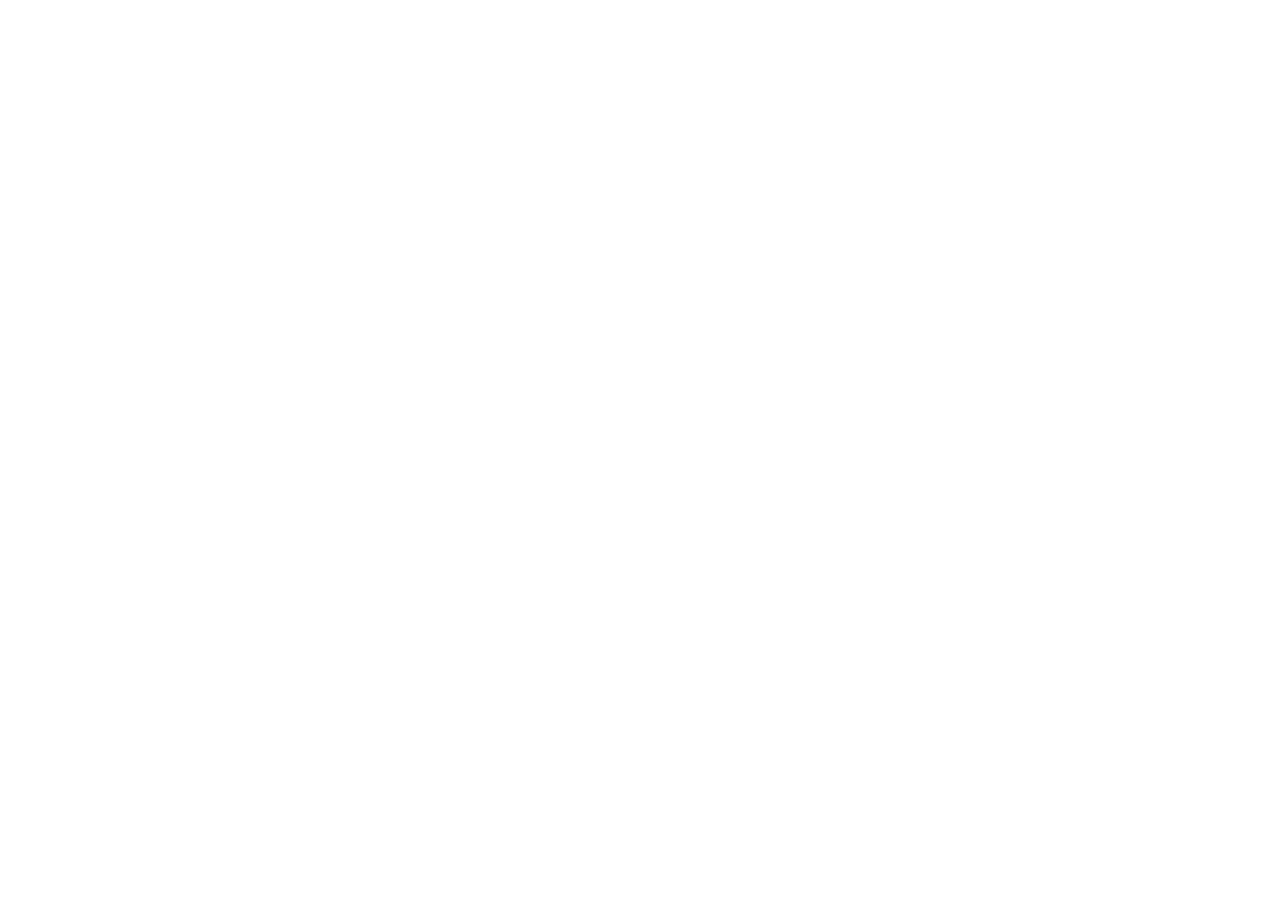
==== index.html @ 41ea3d1e "register page" ====
<!DOCTYPE html>
<html lang="en">
<head>
  <meta charset="UTF-8">
  <meta name="viewport" content="width=device-width, initial-scale=1.0">
  <title>Proyecto X</title>
</head>
<body>
  
  
</body>
</html>
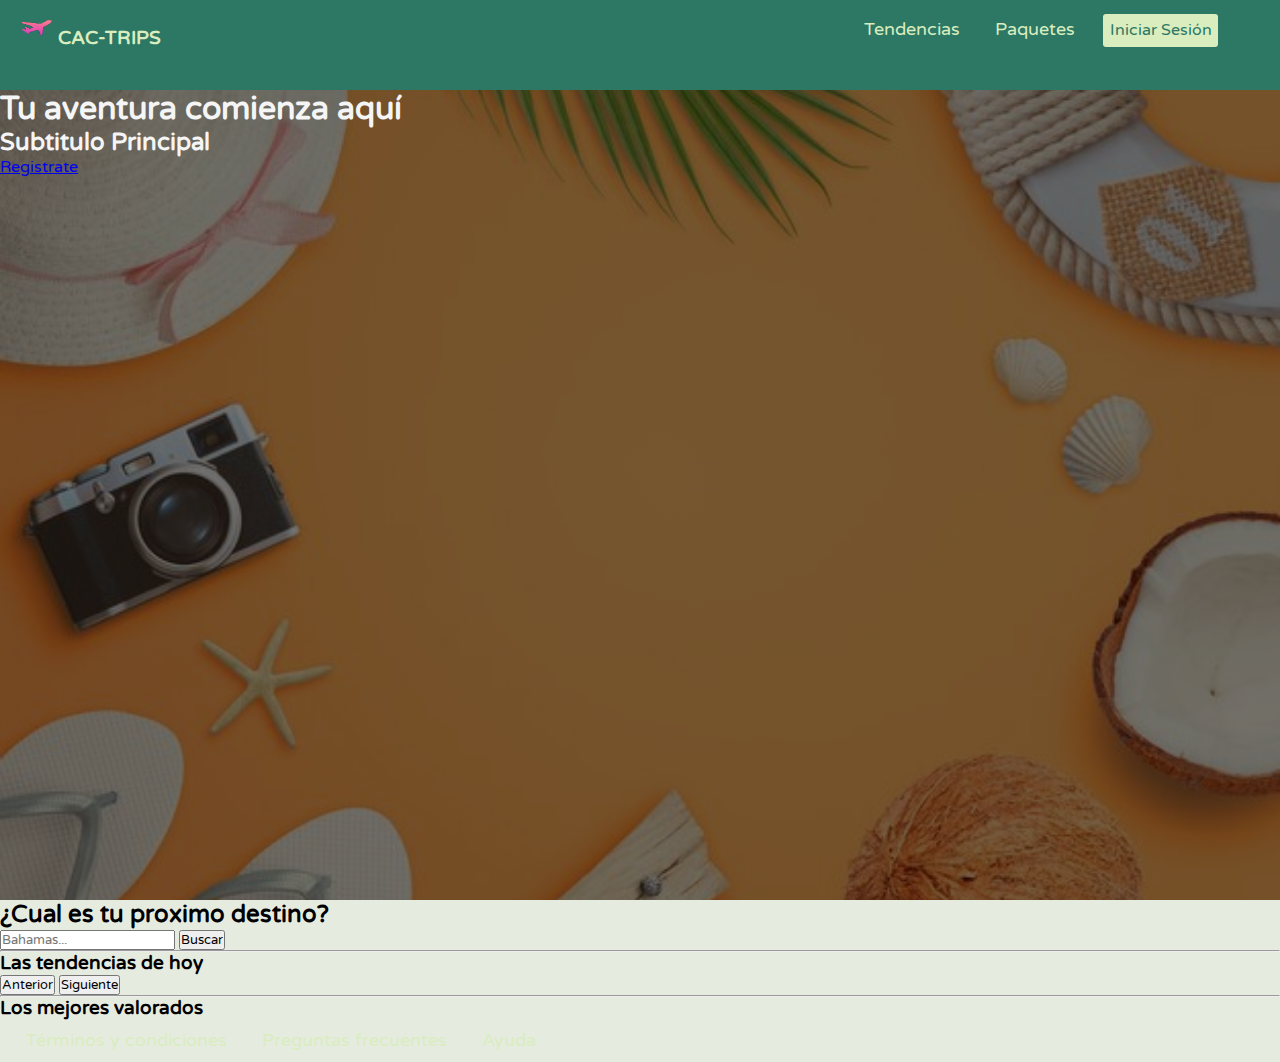
==== commit 05bff751: "actualizacion" ====
--- a/index.html
+++ b/index.html
@@ -3,10 +3,70 @@
 <head>
   <meta charset="UTF-8">
   <meta name="viewport" content="width=device-width, initial-scale=1.0">
-  <title>Proyecto X</title>
+  <link rel="stylesheet" href="style.css">
+  <link rel="preconnect" href="https://fonts.googleapis.com">
+<link rel="preconnect" href="https://fonts.gstatic.com" crossorigin>
+<link href="https://fonts.googleapis.com/css2?family=Varela+Round&display=swap" rel="stylesheet">
+<link rel="shorcut icon" href="img/logo.png" type="image/x-icon">
+
+  <title>CAC-TRIP</title>
 </head>
+
 <body>
-  
-  
+  <header class="header">
+    <nav aria-label="navHeader" class="navegacion">
+      
+      <a class="logo" href="#"><img src="img/logo.png" class="avionLogo"alt="avionLogo" title="CAC-TRIPS">
+        <span>CAC-TRIPS</span>
+      </a>
+      <ul class="listaNav">
+        <li class="listaItem"> <a class="linkNav" href="#tendencias">Tendencias</a></li>
+        <li class="listaItem"> <a class="linkNav" href="#paquetes">Paquetes</a></li>
+        <li class="listaItem"> <a class="linkNavInicioSesion" href="#iniciosesion">Iniciar Sesión</a></li>
+      </ul>
+    </nav>
+  </header>
+  <main id="main" class="main">
+    <section class="sectionPrincipal">
+      <h1 class="tituloPrincipal">
+        Tu aventura comienza aquí
+      </h1>
+      <h2 class="subtituloPrincipal">
+        Subtitulo Principal
+      </h2>
+      <a class="botonRegistrarse" href="#registrarse">Registrate</a>
+    </section>
+    <section class="buscadorPrincipal">
+    <h2 class="tituloSection">¿Cual es tu proximo destino?</h2>
+    <form class="buscador">
+      <input class="inputBuscador" type="text" placeholder="Bahamas..." id="buscar" name="buscar">
+      <input type="submit" class="botonBuscador" value="Buscar">
+    </form>
+    </section>
+    <hr>
+    <section id="tendencias" class="tendenciasDeHoy">
+      <h3 class="tituloSection">Las tendencias de hoy</h3>
+      <div class="cartas" id="tendenciasContainer">
+        <!-- SE CARGAN LAS TENDENCIAS -->
+      </div>
+      <button class="botonAnterior">Anterior</button>
+      <button class="botonSiguiente">Siguiente</button>
+    </section>
+    <hr>
+    <section class="recomendaciones">
+      <h3 class="tituloSection"> Los mejores valorados</h3>
+      <div class="recomend" id="recomendContainer"></div>
+      <!-- ACA VAN LOS QUE MAS TE GUSTEN...SUPONGO-->
+    </section>
+  </main>
+  <footer class="footer">
+    <nav aria-label="navFooter" class="navegacion">
+      <ul class="listaNav">
+        <li class="listaItem"><a class="linkNav" href="#">Términos y condiciones</a></li>
+        <li class="listaItem"><a class="linkNav" href="#">Preguntas frecuentes</a></li>
+        <li class="listaItem"><a class="linkNav" href="#">Ayuda</a></li>
+      </ul>
+    </nav>
+  </footer>
 </body>
 </html>--- a/style.css
+++ b/style.css
@@ -0,0 +1,125 @@
+.varela-round-regular {
+  font-family: "Varela Round", sans-serif;
+  font-weight: 400;
+  font-style: normal;
+}
+
+*{
+  margin: 0;
+  padding: 0;
+  box-sizing: border-box;
+  font-family: "Varela Round", sans-serif;
+  
+}
+
+body{
+  background-color:#e6ebe0;
+  color: black;
+}
+
+.header {
+  background-color: rgba(44, 120, 101, 1);
+  color: whitesmoke;
+  height: 10vh;
+  position: sticky;
+  top: 0;
+  z-index: 10;
+}
+
+.navegacion {
+  display: flex;
+  justify-content:space-between;
+  align-items: center;
+  margin-right: 20px;
+  padding: 0.7rem 20px;
+  
+}
+
+.logo {
+  text-decoration: none;
+  color: #d9edbf;
+  font-weight: 700;
+  font-size: 1.2rem;
+}
+
+.avionLogo {
+  width: 33px;
+ 
+}
+
+  .listaNav{
+    list-style: none;
+    display: flex;
+    align-items: center;
+  }
+  .listaItem{
+      margin-right: 22px;
+  }
+  .linkNav{
+    text-decoration: none;
+    color: #D9EDBF;
+    font-weight: 300;
+    font-size: 1.1rem;
+    padding: 0.4rem 0.4rem;
+  }
+  .linkNav:hover{
+   background-color: #D9EDBF;
+   color:#2C7865;
+   transform: scale(0.95);
+   box-shadow: 0 0 10px rgba(0, 0, 0, 0.3);
+   border-radius: 3px;
+  }
+  .linkNavInicioSesion{
+   font-weight: 300;
+   text-decoration: none;
+   padding: 0.4rem 0.4rem;
+   background-color: #D9EDBF ;
+   color: #2C7865;
+   border-radius: 3px;
+  }
+  
+  .linkNavInicioSesion:hover{
+   background-color: #FF9800;
+   color: #ffffff;
+   box-shadow: 0 0 10px rgba(0, 0, 0, 0.3);
+  }
+      
+  /* DISPLAY CELULAR Y TABLET */
+  @media (max-width: 768px) {
+    .header{
+      height: initial;
+    }
+    .navegacion{
+      margin-left:10px;
+      margin-right: 10px;
+      flex-direction: column;
+      row-gap: 20px;
+  }
+         
+    .logo{
+       font-size: 1.2rem;
+       font-weight:700;
+     }
+
+    .listaNav{
+      padding:initial;
+    }
+     .listaItem .linkNav{
+      font-weight: 400;
+      margin-right: initial;
+      font-size: 1rem;
+     padding: 0.2rem;   
+          } 
+  }
+  /*fin display media*/
+      
+  /*MAIN*/
+    .sectionPrincipal{
+      color: whitesmoke;
+      background:linear-gradient(to right top, #0000008a, #0000008a), url(img/background2.jpg);
+      background-size: cover;
+      background-position: center;
+      height: 90vh;
+      text-decoration: none;
+    }
+  
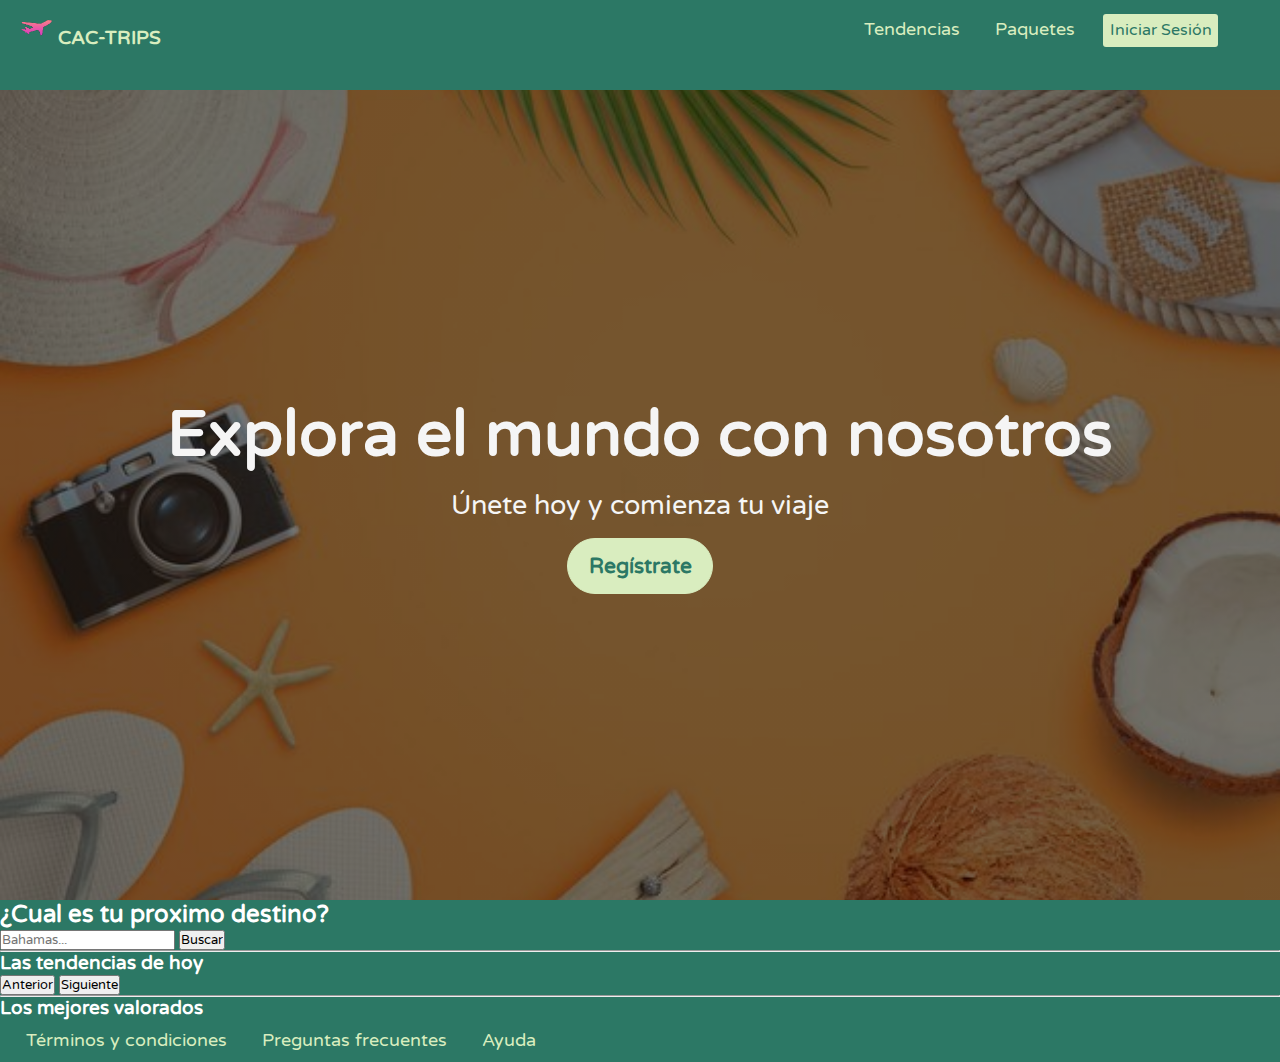
==== commit c1e4c5ab: "primer version header/banner" ====
--- a/index.html
+++ b/index.html
@@ -29,12 +29,12 @@
   <main id="main" class="main">
     <section class="sectionPrincipal">
       <h1 class="tituloPrincipal">
-        Tu aventura comienza aquí
+        Explora el mundo con nosotros
       </h1>
       <h2 class="subtituloPrincipal">
-        Subtitulo Principal
+        Únete hoy y comienza tu viaje
       </h2>
-      <a class="botonRegistrarse" href="#registrarse">Registrate</a>
+      <a class="botonRegistrarse" href="#registrarse">Regístrate</a>
     </section>
     <section class="buscadorPrincipal">
     <h2 class="tituloSection">¿Cual es tu proximo destino?</h2>
--- a/style.css
+++ b/style.css
@@ -13,10 +13,10 @@
 }
 
 body{
-  background-color:#e6ebe0;
-  color: black;
+  background-color:#2C7865;
+  color: white;
 }
-
+/* DYSPLAY DE ESCRITORIO */
 .header {
   background-color: rgba(44, 120, 101, 1);
   color: whitesmoke;
@@ -68,6 +68,7 @@
    transform: scale(0.95);
    box-shadow: 0 0 10px rgba(0, 0, 0, 0.3);
    border-radius: 3px;
+   transition: ease 0.5s;
   }
   .linkNavInicioSesion{
    font-weight: 300;
@@ -82,23 +83,27 @@
    background-color: #FF9800;
    color: #ffffff;
    box-shadow: 0 0 10px rgba(0, 0, 0, 0.3);
+   transition: ease 0.5s;
   }
       
   /* DISPLAY CELULAR Y TABLET */
   @media (max-width: 768px) {
     .header{
       height: initial;
+      position: sticky;
     }
     .navegacion{
-      margin-left:10px;
-      margin-right: 10px;
+      margin-left:0px;
+      margin-right: 23px;
       flex-direction: column;
       row-gap: 20px;
-  }
+     }
+     
          
     .logo{
        font-size: 1.2rem;
        font-weight:700;
+       margin-right: 44px;
      }
 
     .listaNav{
@@ -108,18 +113,62 @@
       font-weight: 400;
       margin-right: initial;
       font-size: 1rem;
-     padding: 0.2rem;   
+     padding: 0.3rem;   
           } 
   }
-  /*fin display media*/
       
-  /*MAIN*/
+  /*MAIN ESCRITORIO*/
     .sectionPrincipal{
       color: whitesmoke;
       background:linear-gradient(to right top, #0000008a, #0000008a), url(img/background2.jpg);
       background-size: cover;
       background-position: center;
       height: 90vh;
+      display: flex;
+      flex-direction: column;
+      justify-content: center;
+      align-items: center;
+      text-align: center;
+    }
+    .tituloPrincipal{
+      font-size: 4rem;
+      font-weight: 700;
+      margin-bottom: 1rem;
+      text-shadow: 4px black;
+      transition: ease 0.8s;
+      
+    }
+    .tituloPrincipal:hover{
+      color: transparent;
+      -webkit-text-stroke: 0.1px whitesmoke;
+      transition: ease-out 0.8s;
+      
+    }
+    .subtituloPrincipal{
+      font-size: 1.7rem;
+      font-weight: 100;
+      margin-bottom: 1rem;
+      transition: ease 0.8s;
+    }
+    
+    .botonRegistrarse{
+      background-color: #D9EDBF;
+      color: #2C7865;
+      padding: 0.9rem 1.3rem;
+      border-radius: 30px;
+      border: 1px solid #D9EDBF;
+      font-size: 1.3rem;
+      font-weight: 700;
       text-decoration: none;
+      transition: ease 0.8s;
+      
     }
+    .botonRegistrarse:hover{
+      background-color: transparent;
+      border:1px solid #FF9800;
+      color: #FF9800;
+      transition: ease-in-out 0.4s;
+      box-shadow: 0 0 10px rgba(227, 137, 18, 0.3);
+    }
+    
   
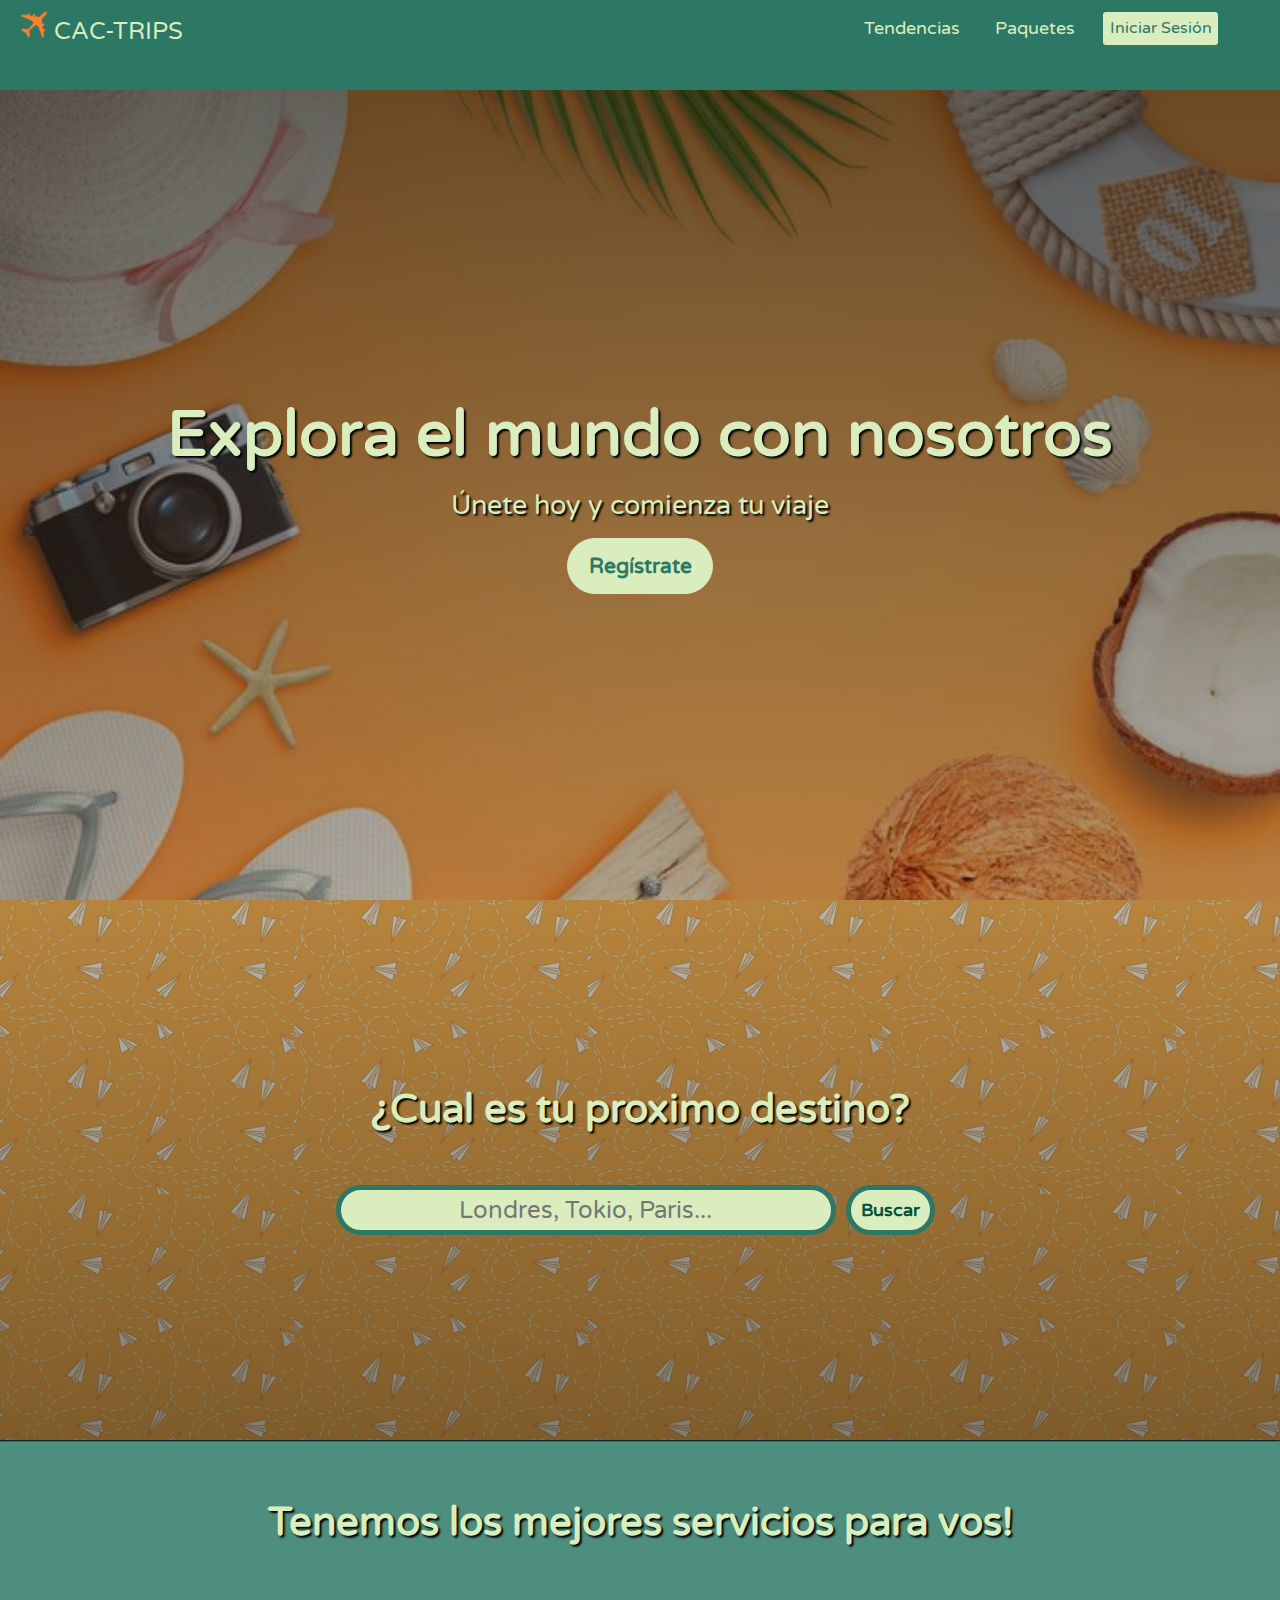
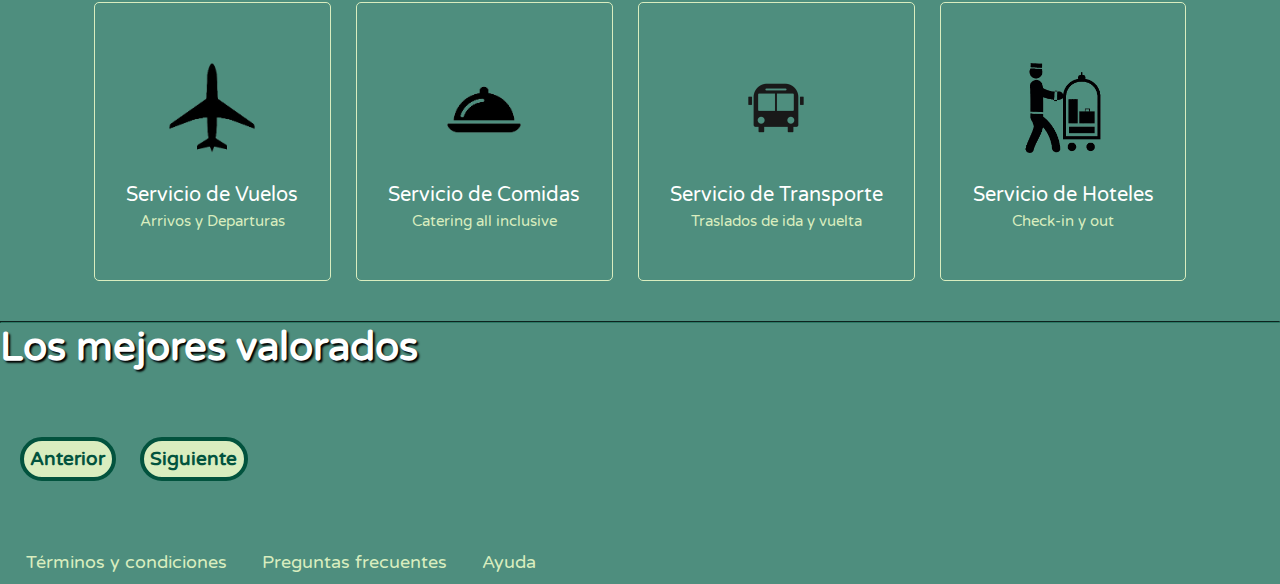
==== commit 40236fe3: "BIG UPDATE" ====
--- a/index.html
+++ b/index.html
@@ -7,7 +7,7 @@
   <link rel="preconnect" href="https://fonts.googleapis.com">
 <link rel="preconnect" href="https://fonts.gstatic.com" crossorigin>
 <link href="https://fonts.googleapis.com/css2?family=Varela+Round&display=swap" rel="stylesheet">
-<link rel="shorcut icon" href="img/logo.png" type="image/x-icon">
+<link rel="shorcut icon" href="static/img/Airplane_silhouette_orange.svg.png" type="image/x-icon">
 
   <title>CAC-TRIP</title>
 </head>
@@ -16,7 +16,7 @@
   <header class="header">
     <nav aria-label="navHeader" class="navegacion">
       
-      <a class="logo" href="#"><img src="img/logo.png" class="avionLogo"alt="avionLogo" title="CAC-TRIPS">
+      <a class="logo" href="#"><img src="/static/img/Airplane_silhouette_orange.svg.png" class="avionLogo"alt="avionLogo" title="CAC-TRIPS">
         <span>CAC-TRIPS</span>
       </a>
       <ul class="listaNav">
@@ -26,7 +26,7 @@
       </ul>
     </nav>
   </header>
-  <main id="main" class="main">
+  <main class="main">
     <section class="sectionPrincipal">
       <h1 class="tituloPrincipal">
         Explora el mundo con nosotros
@@ -34,29 +34,65 @@
       <h2 class="subtituloPrincipal">
         Únete hoy y comienza tu viaje
       </h2>
-      <a class="botonRegistrarse" href="#registrarse">Regístrate</a>
+      <a class="botonRegistrarse" href="/register.html">Regístrate</a>
     </section>
     <section class="buscadorPrincipal">
     <h2 class="tituloSection">¿Cual es tu proximo destino?</h2>
     <form class="buscador">
-      <input class="inputBuscador" type="text" placeholder="Bahamas..." id="buscar" name="buscar">
+      <input class="inputBuscador" type="text" placeholder="Londres, Tokio, Paris..." name="buscar">
       <input type="submit" class="botonBuscador" value="Buscar">
     </form>
     </section>
     <hr>
-    <section id="tendencias" class="tendenciasDeHoy">
-      <h3 class="tituloSection">Las tendencias de hoy</h3>
-      <div class="cartas" id="tendenciasContainer">
-        <!-- SE CARGAN LAS TENDENCIAS -->
+    <section class="serviciosContainer">
+      <h3 class="tituloSection"> Tenemos los mejores servicios para vos! </h3>
+      <div class="serviciosCards">
+        <!-- SE CARGAN LOS SERVICIOS -->
+
+        <!--VUELOS-->
+        <div class="container-box">
+          <div class="container-image">
+            <img src="img/AVION.png" alt="ServicioVuelo">
+          </div>
+          <h4>Servicio de Vuelos</h4>
+          <p>Arrivos y Departuras</p>
+        </div>
+      
+        <!--COMIDA-->
+      <div class="container-box">
+        <div class="container-image">
+          <img src="./img/CATERING.png" alt="ServicioComida">
+        </div>
+        <h4>Servicio de Comidas</h4>
+        <p>Catering all inclusive</p>
       </div>
-      <button class="botonAnterior">Anterior</button>
-      <button class="botonSiguiente">Siguiente</button>
-    </section>
+    
+    <!-- TRANSPORTE -->
+    <div class="container-box">
+      <div class="container-image">
+        <img src="./img/BUS.png" alt="ServicioTransporte">
+      </div>
+      <h4>Servicio de Transporte</h4>
+      <p>Traslados de ida y vuelta</p>
+    </div>
+  
+    <!-- HOTELES -->
+    <div class="container-box">
+      <div class="container-image">
+        <img src="./img/HOTEL2.png" alt="ServicioHotel">
+      </div>
+      <h4> Servicio de Hoteles</h4>
+       <p>Check-in y out</p>
+      </div>
+</div>
+</section>
     <hr>
-    <section class="recomendaciones">
+    <section class="recomendContainer">
       <h3 class="tituloSection"> Los mejores valorados</h3>
-      <div class="recomend" id="recomendContainer"></div>
+      <div class="recomendCards"></div>
       <!-- ACA VAN LOS QUE MAS TE GUSTEN...SUPONGO-->
+      <button class="botonesDireccion">Anterior</button>
+      <button class="botonesDireccion">Siguiente</button>
     </section>
   </main>
   <footer class="footer">
--- a/style.css
+++ b/style.css
@@ -13,7 +13,8 @@
 }
 
 body{
-  background-color:#2C7865;
+  background-color: #2c7865d6;
+  
   color: white;
 }
 /* DYSPLAY DE ESCRITORIO */
@@ -37,71 +38,82 @@
 
 .logo {
   text-decoration: none;
-  color: #d9edbf;
-  font-weight: 700;
-  font-size: 1.2rem;
+  color: #D9EDBF;
+  font-weight: 500;
+  font-size: 1.5rem;
+  
+  
+}
+.logo:hover{
+  text-shadow: 2px 2px 2px #d9edbf4d;
+  -webkit-text-stroke: 0.01px rgb(255, 140, 0);
 }
 
 .avionLogo {
-  width: 33px;
- 
-}
-
-  .listaNav{
+  width: 28px;
+  transition: transform 1s ease-in-out; 
+
+}
+
+.listaNav{
     list-style: none;
     display: flex;
     align-items: center;
-  }
-  .listaItem{
-      margin-right: 22px;
-  }
-  .linkNav{
-    text-decoration: none;
-    color: #D9EDBF;
-    font-weight: 300;
-    font-size: 1.1rem;
-    padding: 0.4rem 0.4rem;
-  }
-  .linkNav:hover{
-   background-color: #D9EDBF;
-   color:#2C7865;
-   transform: scale(0.95);
-   box-shadow: 0 0 10px rgba(0, 0, 0, 0.3);
-   border-radius: 3px;
-   transition: ease 0.5s;
-  }
-  .linkNavInicioSesion{
-   font-weight: 300;
-   text-decoration: none;
-   padding: 0.4rem 0.4rem;
-   background-color: #D9EDBF ;
-   color: #2C7865;
-   border-radius: 3px;
-  }
-  
-  .linkNavInicioSesion:hover{
-   background-color: #FF9800;
-   color: #ffffff;
-   box-shadow: 0 0 10px rgba(0, 0, 0, 0.3);
-   transition: ease 0.5s;
-  }
-      
-  /* DISPLAY CELULAR Y TABLET */
-  @media (max-width: 768px) {
+}
+
+.listaItem{
+  margin-right: 22px;
+}
+
+.linkNav{
+  text-decoration: none;
+  color: #D9EDBF;
+  font-weight: 300;
+  font-size: 1.1rem;
+  padding: 0.4rem 0.4rem;
+}
+
+.linkNav:hover{
+  background-color: #D9EDBF;
+  color:#2C7865;
+  transform: scale(0.95);
+  box-shadow: 0 0 10px rgba(0, 0, 0, 0.3);
+  border-radius: 3px;
+  transition: ease 0.5s;
+}
+
+.linkNavInicioSesion{
+  font-weight: 300;
+  text-decoration: none;
+  padding: 0.4rem 0.4rem;
+  background-color: #D9EDBF ;
+  color: #2C7865;
+  border-radius: 3px;
+}
+  
+.linkNavInicioSesion:hover{
+  background-color: #FF9800;
+  color: #ffffff;
+  box-shadow: 0 0 10px rgba(0, 0, 0, 0.3);
+  transition: ease 0.5s;
+}
+      
+  /* MAIN DISPLAY CELULAR Y TABLET */
+ @media (max-width: 768px) {
+ 
     .header{
       height: initial;
-      position: sticky;
+      
     }
     .navegacion{
-      margin-left:0px;
-      margin-right: 23px;
+      margin-left:30px;
+      margin-right: 0px;
       flex-direction: column;
-      row-gap: 20px;
+      row-gap: 1px;
      }
-     
-         
+       
     .logo{
-       font-size: 1.2rem;
+       font-size: 1.3rem;
        font-weight:700;
        margin-right: 44px;
      }
@@ -114,13 +126,20 @@
       margin-right: initial;
       font-size: 1rem;
      padding: 0.3rem;   
-          } 
-  }
+    } 
+    .linkNavInicioSesion{
+      display: flex;
+      padding: 0.3rem 0.3rem;
+
+    }
+
+    
+}
       
   /*MAIN ESCRITORIO*/
     .sectionPrincipal{
-      color: whitesmoke;
-      background:linear-gradient(to right top, #0000008a, #0000008a), url(img/background2.jpg);
+      color: #D9EDBF;
+      background:linear-gradient(to bottom, #00000095, #00000046), url(img/background2.jpg);
       background-size: cover;
       background-position: center;
       height: 90vh;
@@ -133,20 +152,22 @@
     .tituloPrincipal{
       font-size: 4rem;
       font-weight: 700;
+      text-shadow: 2px 2px 2px black;
       margin-bottom: 1rem;
-      text-shadow: 4px black;
       transition: ease 0.8s;
       
     }
     .tituloPrincipal:hover{
       color: transparent;
-      -webkit-text-stroke: 0.1px whitesmoke;
-      transition: ease-out 0.8s;
+      text-shadow: 2px 2px 2px rgba(255, 123, 0, 0.458);
+      -webkit-text-stroke: 0.1px #FF9800;
+      transition: ease-in-out 0.8s;
       
     }
     .subtituloPrincipal{
       font-size: 1.7rem;
       font-weight: 100;
+      text-shadow: 2px 2px 2px black;
       margin-bottom: 1rem;
       transition: ease 0.8s;
     }
@@ -170,5 +191,144 @@
       transition: ease-in-out 0.4s;
       box-shadow: 0 0 10px rgba(227, 137, 18, 0.3);
     }
-    
-  
+    /* BUSCADOR */
+  .buscadorPrincipal{
+    background: linear-gradient(to  bottom , #00000046,#0000007f) ,url(/static/img/Paper\ Airplanes\ in\ Orange\ -\ Small.jpg);
+    background-color: #0000008b;
+    color: #D9EDBF;
+    height: 60vh;
+    display: flex;
+    flex-direction: column;
+    justify-content: center;
+    align-items: center;
+  }
+  .tituloSection{
+    font-size: 2.5rem;
+    font-weight: 700;
+    margin-bottom: 1rem;
+    text-shadow: 2px 2px 2px black;
+  }
+  .buscador{
+    display: flex;
+    justify-content: center;
+    align-items: center;
+    margin-top: 1rem;
+  }
+  .inputBuscador{
+    color: #02533e;
+    border: 5px solid #2C7865;
+    border-radius: 25px;
+    background-color: #D9EDBF;
+    outline: none;
+    font-size: 1.5rem;
+    height: 50px;
+    width: 500px;
+    margin: 20px 0px;
+    text-align:center;
+    padding: 10px;
+  }
+  .inputBuscador:focus::placeholder{
+    color: transparent;
+  }
+  .botonBuscador{
+    background-color: #D9EDBF;
+    color: #02533e;
+    outline: none;
+    display: inline-block;
+    height: 50px;
+    margin: 20px 10px;
+    padding:10px 10px;
+    border-radius: 25px;
+    font-size: 1.1rem;
+    font-weight: 700;
+    border: 5px solid #2C7865;
+    text-align: center;
+  }
+  .botonBuscador:hover{
+    transition: ease-in-out 0.4s;
+    box-shadow: 0 0 10px #D9EDBF;
+  }
+  hr{
+    border-color: #2C7865;
+  }
+
+  /* SERVICIOS */
+.serviciosContainer{
+  width: 90%;
+  margin: 0 auto;
+  text-align: center;
+  margin-top: 10px;
+  margin-bottom: 40px;
+}
+
+.serviciosContainer .tituloSection{
+  font-size: 2.5rem;
+  font-weight: 700;
+  padding: 1rem;
+  margin-top: 40px;
+  margin-bottom: 40px;
+  color: #D9EDBF;
+}
+.serviciosCards{
+  display: grid;
+  grid-template-columns: repeat(auto-fit,minmax(100px,auto));
+  gap: 25px;
+  align-items: center;
+  text-align: center;
+  margin-top: 20px;
+  margin-left: 30px;
+  margin-right: 30px;
+  margin-bottom:10px;
+}
+.container-box{
+  border: 1px solid #D9EDBF;
+  border-radius: 5px;
+  padding: 50px 10px;
+  transition: all 0.7s ease 0s;
+}
+.container-image img{
+  height: 110px;
+  width: 110px;
+  padding: 10px;
+  margin-bottom: 15px;
+}
+.container-box h4{
+  font-size: 20px;
+  margin-bottom: 5px;
+  font-weight: 550;
+}
+.container-box p{
+  font-size: 15px;
+  color: #D9EDBF;
+}
+.container-box:hover{
+  background: linear-gradient(to  bottom , #00000046,#0000007f) ,url(/static/img/Paper\ Airplanes\ in\ Orange\ -\ Small.jpg);
+  color: #D9EDBF;
+  transition: ease 0.6s;
+  text-shadow: 2px 2px 2px black;
+  transform:translate(3px);
+  box-shadow: 5px 20px 50px rgba(27, 27, 27, 0.467);
+  border: none;
+  border-radius: 3px;
+}
+
+/* TENDENCIAS */
+.botonesDireccion{
+  border: 1px solid white;
+  box-sizing: content-box;
+  margin-top:50px;
+  margin-left:20px;
+  background-color:#D9EDBF;
+  color: #02533e;
+  padding: 0.4rem 0.4rem;
+  border: 4px solid #02533e;
+  border-radius: 25px;
+  font-size: 1.2rem;
+  font-weight: 700;
+  text-decoration: none;
+  margin-bottom:60px;
+}
+.botonesDireccion:hover{
+  transition: ease-in-out 0.4s;
+    box-shadow: 0 0 10px #D9EDBF;
+}
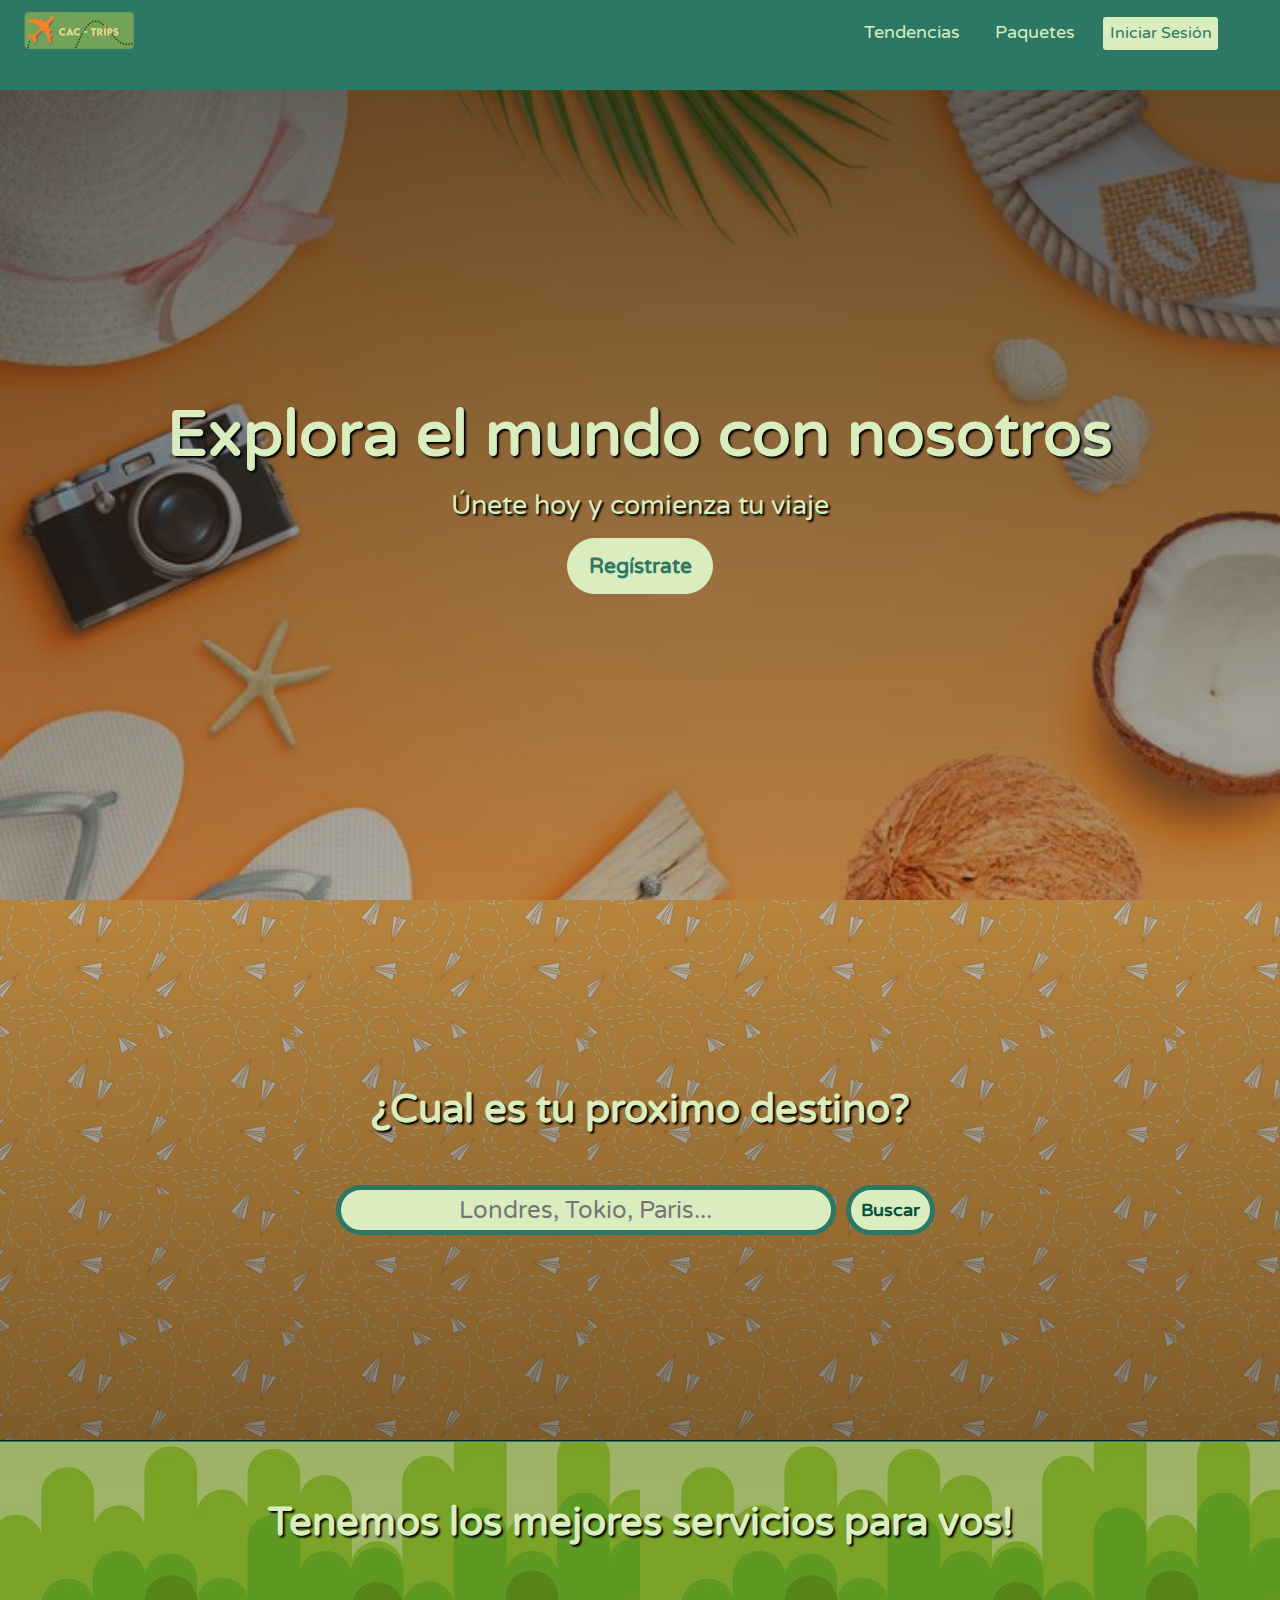
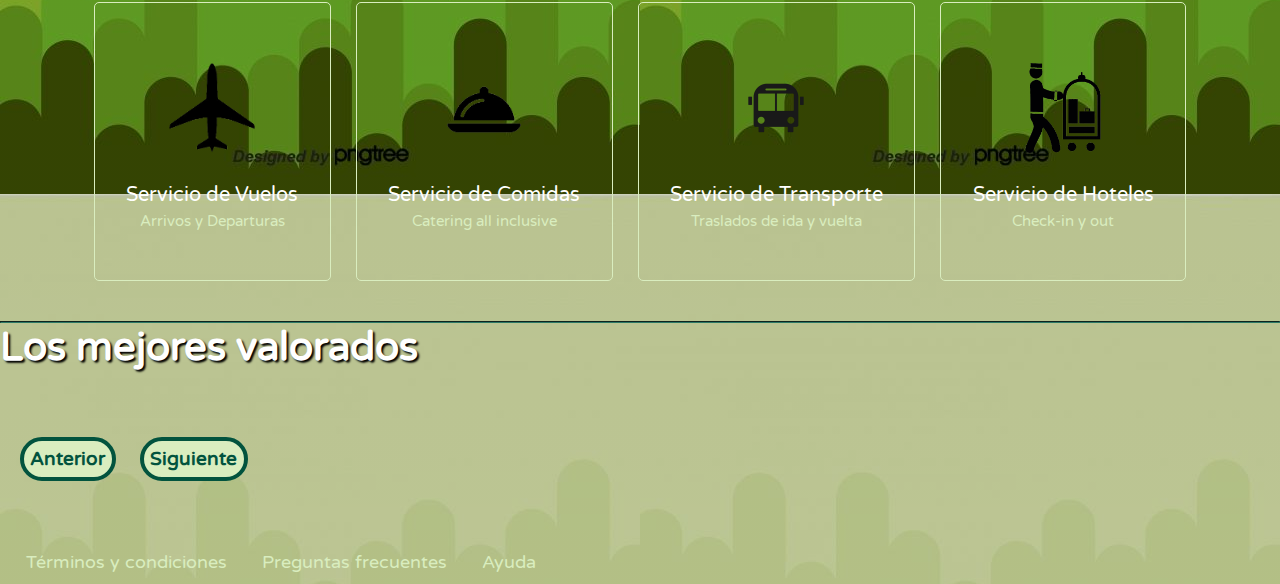
==== commit df44ef67: "mas cosas" ====
--- a/index.html
+++ b/index.html
@@ -9,16 +9,17 @@
 <link href="https://fonts.googleapis.com/css2?family=Varela+Round&display=swap" rel="stylesheet">
 <link rel="shorcut icon" href="static/img/Airplane_silhouette_orange.svg.png" type="image/x-icon">
 
-  <title>CAC-TRIP</title>
+  <title>CAC-TRIPS</title>
 </head>
 
 <body>
   <header class="header">
     <nav aria-label="navHeader" class="navegacion">
+      <div class="logo">
+        <a class="linkLogo" href="index.html"><img src="/img/logoOFICIAL.png" alt="img-logo" title="CAC-TRIPS">
+        </a>
+      </div>
       
-      <a class="logo" href="#"><img src="/static/img/Airplane_silhouette_orange.svg.png" class="avionLogo"alt="avionLogo" title="CAC-TRIPS">
-        <span>CAC-TRIPS</span>
-      </a>
       <ul class="listaNav">
         <li class="listaItem"> <a class="linkNav" href="#tendencias">Tendencias</a></li>
         <li class="listaItem"> <a class="linkNav" href="#paquetes">Paquetes</a></li>
--- a/style.css
+++ b/style.css
@@ -13,7 +13,7 @@
 }
 
 body{
-  background-color: #2c7865d6;
+  background: linear-gradient(to top , #00000029,#00000038),url(/static/img/green.jpg);
   
   color: white;
 }
@@ -36,25 +36,17 @@
   
 }
 
-.logo {
-  text-decoration: none;
-  color: #D9EDBF;
-  font-weight: 500;
-  font-size: 1.5rem;
-  
-  
-}
-.logo:hover{
-  text-shadow: 2px 2px 2px #d9edbf4d;
-  -webkit-text-stroke: 0.01px rgb(255, 140, 0);
-}
-
-.avionLogo {
-  width: 28px;
-  transition: transform 1s ease-in-out; 
-
-}
-
+.linkLogo img{
+    transition: 0.5s;
+    cursor: pointer;
+    animation: fade In 1.1s ease;
+}
+.linkLogo img:hover{
+  border-radius: 5px;
+  box-shadow: 5px 3px 10px rgba(0, 0, 0, 0.3);
+  transform: scale(1.2);
+
+}
 .listaNav{
     list-style: none;
     display: flex;
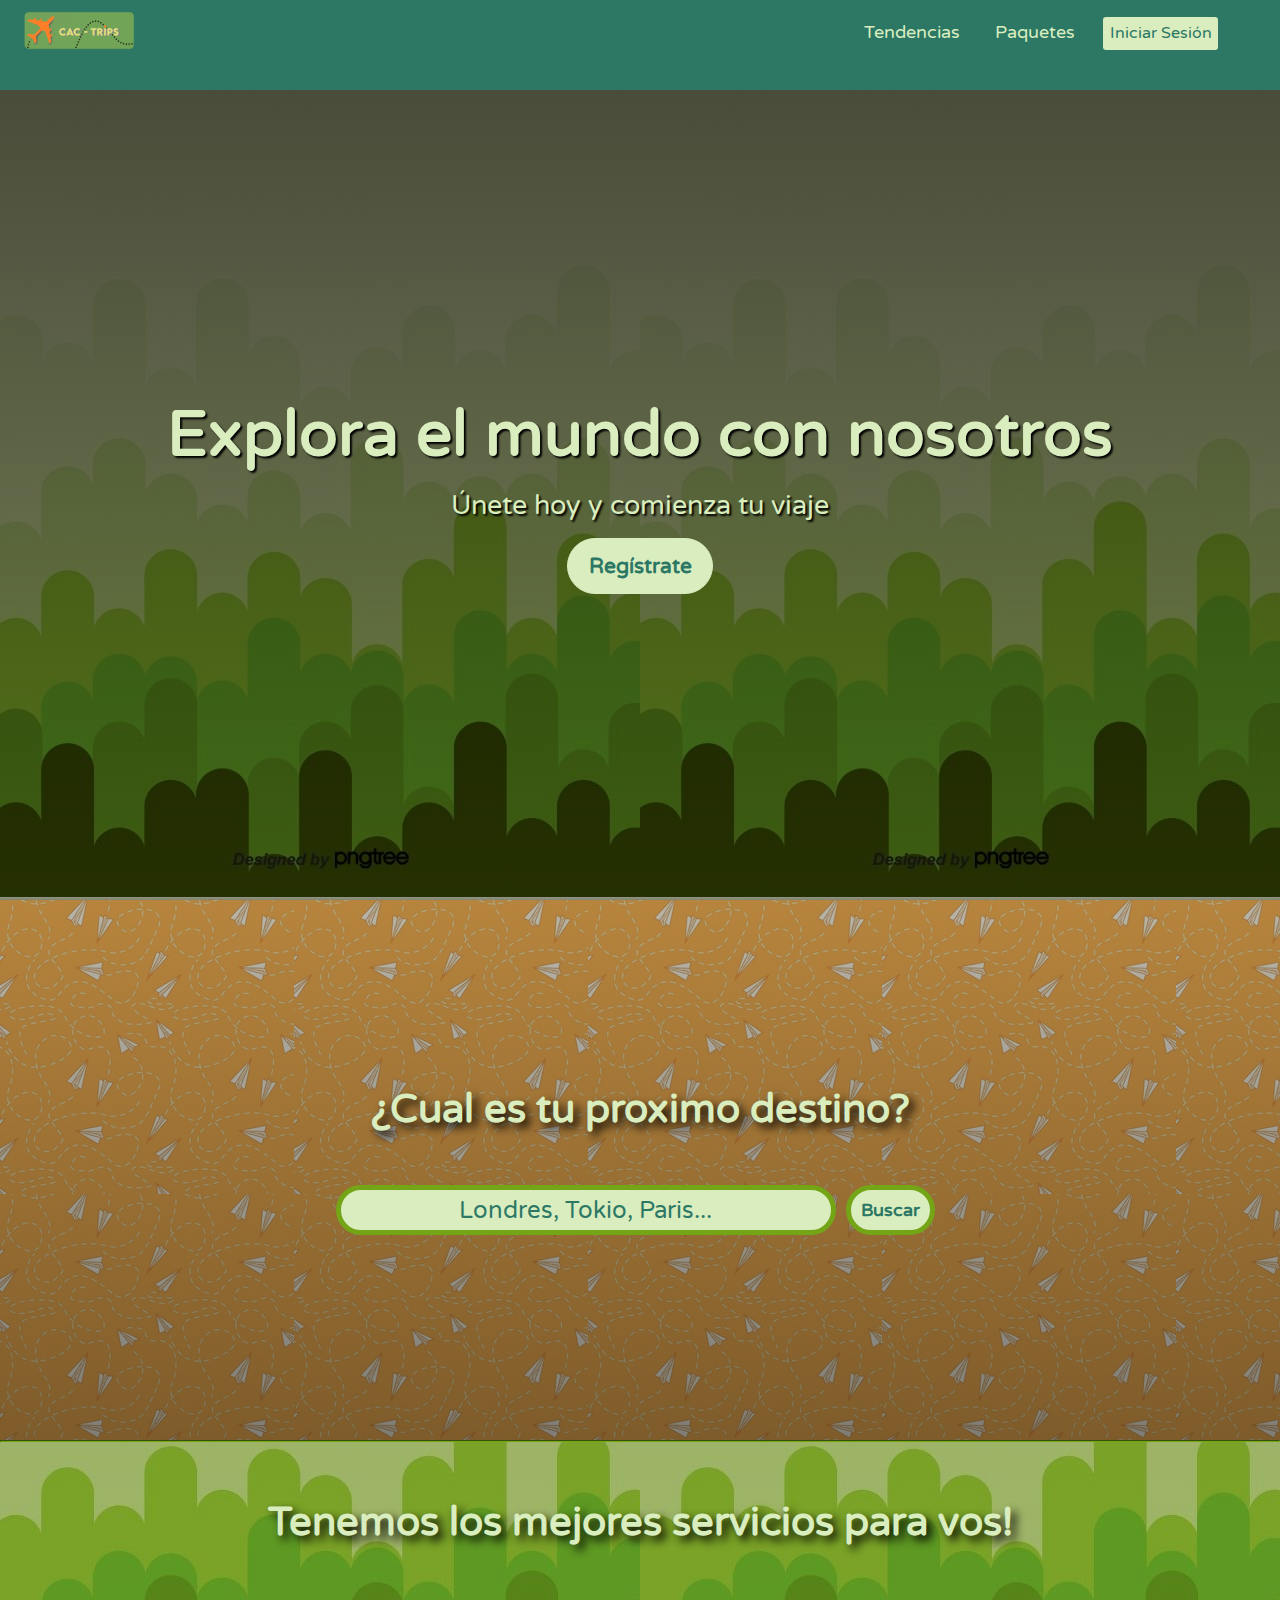
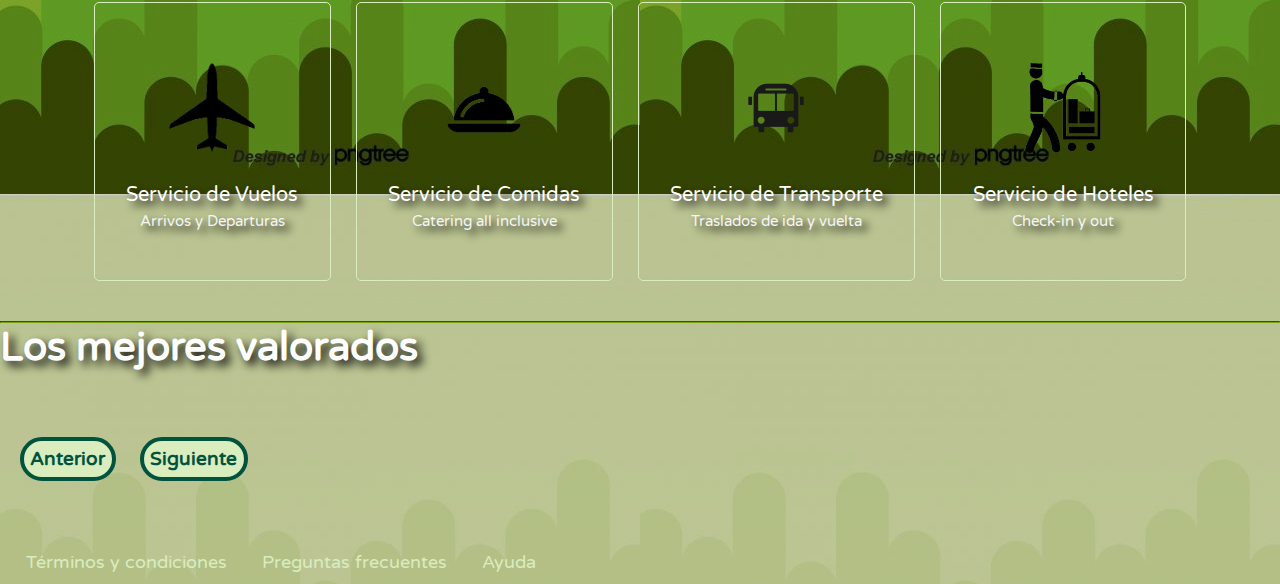
==== commit a3fa7980: "video banner" ====
--- a/index.html
+++ b/index.html
@@ -29,6 +29,7 @@
   </header>
   <main class="main">
     <section class="sectionPrincipal">
+      <video class="video" src="/img/bannervideo.mp4" type="video/mp4" autoplay muted loop></video>
       <h1 class="tituloPrincipal">
         Explora el mundo con nosotros
       </h1>
@@ -36,6 +37,7 @@
         Únete hoy y comienza tu viaje
       </h2>
       <a class="botonRegistrarse" href="/register.html">Regístrate</a>
+      
     </section>
     <section class="buscadorPrincipal">
     <h2 class="tituloSection">¿Cual es tu proximo destino?</h2>
--- a/style.css
+++ b/style.css
@@ -90,7 +90,7 @@
   transition: ease 0.5s;
 }
       
-  /* MAIN DISPLAY CELULAR Y TABLET */
+  /* DISPLAY CELULAR Y TABLET */
  @media (max-width: 768px) {
  
     .header{
@@ -131,7 +131,7 @@
   /*MAIN ESCRITORIO*/
     .sectionPrincipal{
       color: #D9EDBF;
-      background:linear-gradient(to bottom, #00000095, #00000046), url(img/background2.jpg);
+      background:linear-gradient(to bottom, #00000095, #00000046);
       background-size: cover;
       background-position: center;
       height: 90vh;
@@ -140,7 +140,19 @@
       justify-content: center;
       align-items: center;
       text-align: center;
-    }
+      position: relative;
+    }
+    .sectionPrincipal .video{
+      position: absolute;
+      top: 0;
+      left: 0;
+      width: 100%;
+      height: 100%;
+      object-fit: cover;
+      z-index: -1;
+
+    }
+
     .tituloPrincipal{
       font-size: 4rem;
       font-weight: 700;
@@ -162,8 +174,7 @@
       text-shadow: 2px 2px 2px black;
       margin-bottom: 1rem;
       transition: ease 0.8s;
-    }
-    
+    } 
     .botonRegistrarse{
       background-color: #D9EDBF;
       color: #2C7865;
@@ -183,6 +194,7 @@
       transition: ease-in-out 0.4s;
       box-shadow: 0 0 10px rgba(227, 137, 18, 0.3);
     }
+    
     /* BUSCADOR */
   .buscadorPrincipal{
     background: linear-gradient(to  bottom , #00000046,#0000007f) ,url(/static/img/Paper\ Airplanes\ in\ Orange\ -\ Small.jpg);
@@ -198,7 +210,7 @@
     font-size: 2.5rem;
     font-weight: 700;
     margin-bottom: 1rem;
-    text-shadow: 2px 2px 2px black;
+    text-shadow: 5px 5px 10px black;
   }
   .buscador{
     display: flex;
@@ -208,7 +220,7 @@
   }
   .inputBuscador{
     color: #02533e;
-    border: 5px solid #2C7865;
+    border: 5px solid #73a516;
     border-radius: 25px;
     background-color: #D9EDBF;
     outline: none;
@@ -219,12 +231,15 @@
     text-align:center;
     padding: 10px;
   }
+  .inputBuscador::placeholder{
+    color: #2C7865;
+  }
   .inputBuscador:focus::placeholder{
     color: transparent;
   }
   .botonBuscador{
     background-color: #D9EDBF;
-    color: #02533e;
+    color: #2C7865;
     outline: none;
     display: inline-block;
     height: 50px;
@@ -233,7 +248,7 @@
     border-radius: 25px;
     font-size: 1.1rem;
     font-weight: 700;
-    border: 5px solid #2C7865;
+    border: 5px solid #73a516;
     text-align: center;
   }
   .botonBuscador:hover{
@@ -241,7 +256,7 @@
     box-shadow: 0 0 10px #D9EDBF;
   }
   hr{
-    border-color: #2C7865;
+    border-color: #73a516;
   }
 
   /* SERVICIOS */
@@ -252,7 +267,6 @@
   margin-top: 10px;
   margin-bottom: 40px;
 }
-
 .serviciosContainer .tituloSection{
   font-size: 2.5rem;
   font-weight: 700;
@@ -267,6 +281,7 @@
   gap: 25px;
   align-items: center;
   text-align: center;
+  text-shadow: 5px 5px 9px black;
   margin-top: 20px;
   margin-left: 30px;
   margin-right: 30px;
@@ -291,13 +306,12 @@
 }
 .container-box p{
   font-size: 15px;
-  color: #D9EDBF;
+  color: whitesmoke;
 }
 .container-box:hover{
-  background: linear-gradient(to  bottom , #00000046,#0000007f) ,url(/static/img/Paper\ Airplanes\ in\ Orange\ -\ Small.jpg);
+  background: linear-gradient(to  bottom , #00000002,#00000088) ,url(/static/img/Paper\ Airplanes\ in\ Orange\ -\ Small.jpg);
   color: #D9EDBF;
   transition: ease 0.6s;
-  text-shadow: 2px 2px 2px black;
   transform:translate(3px);
   box-shadow: 5px 20px 50px rgba(27, 27, 27, 0.467);
   border: none;
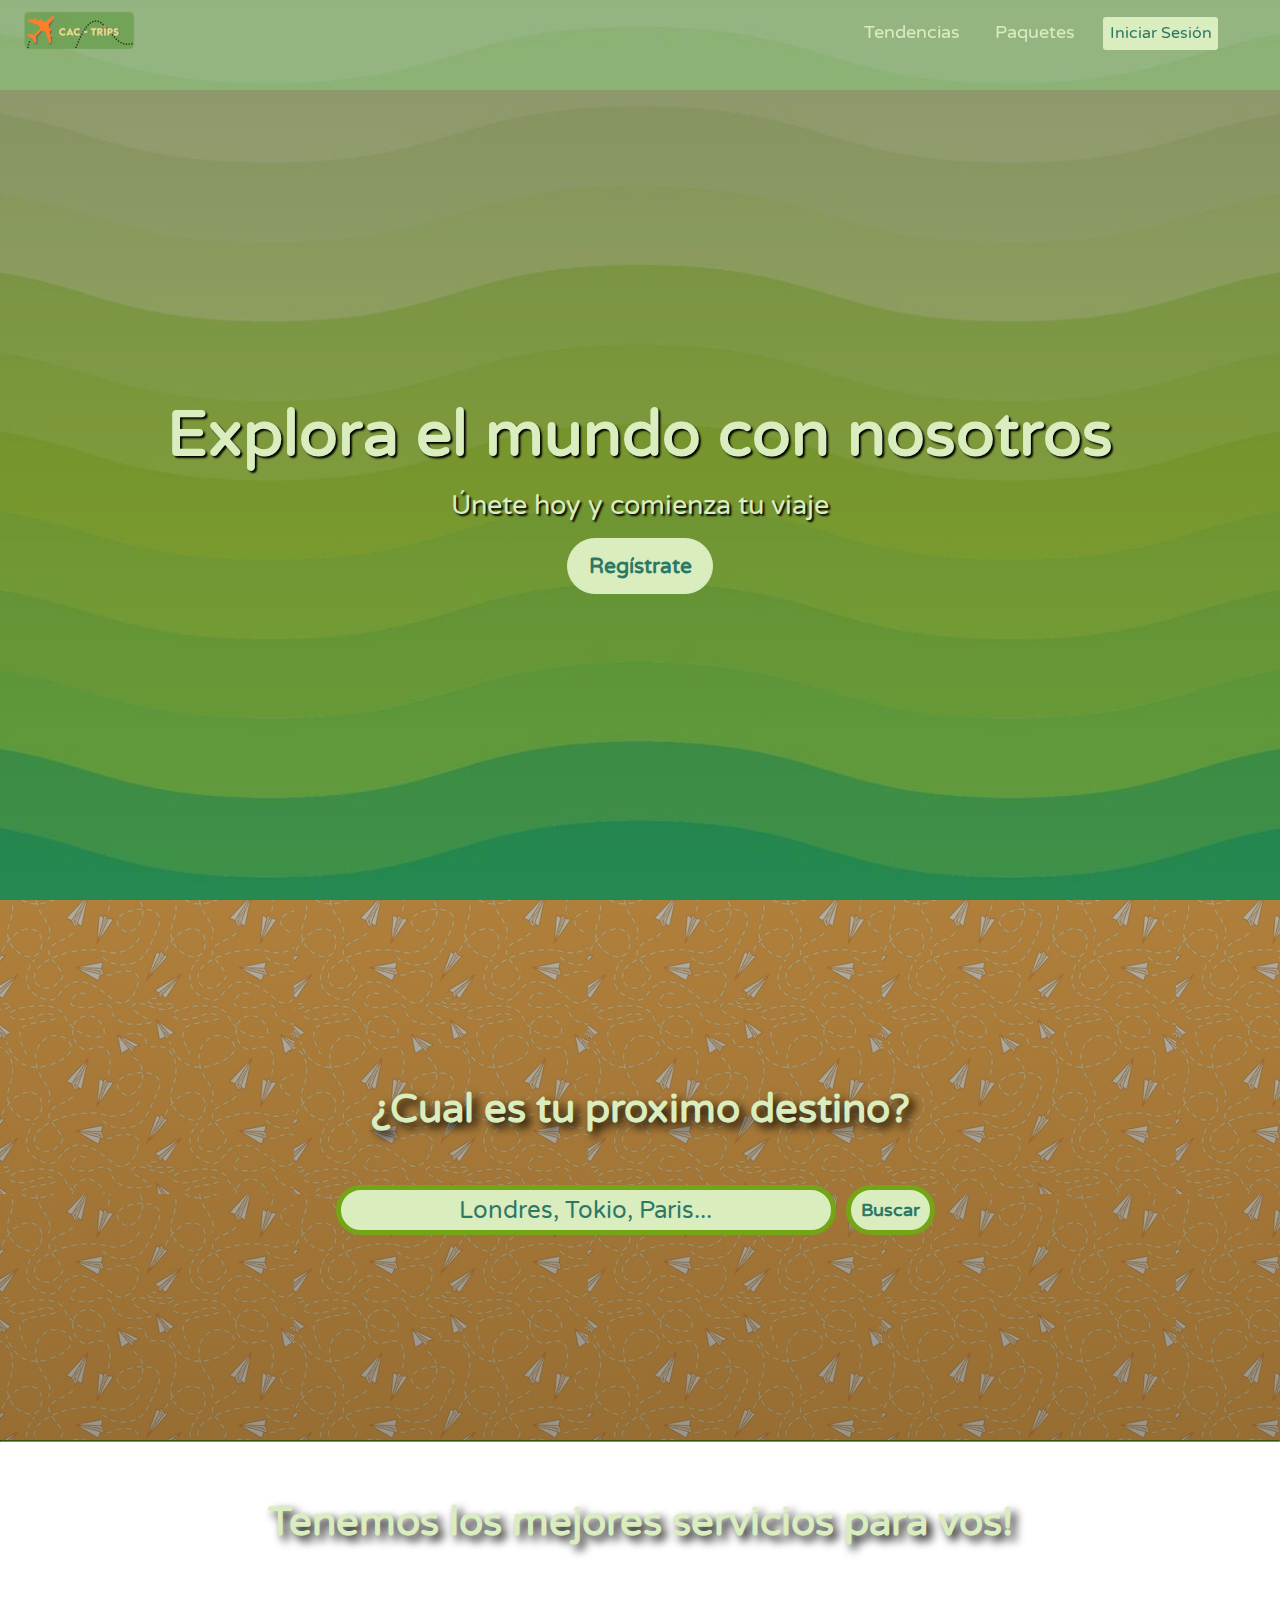
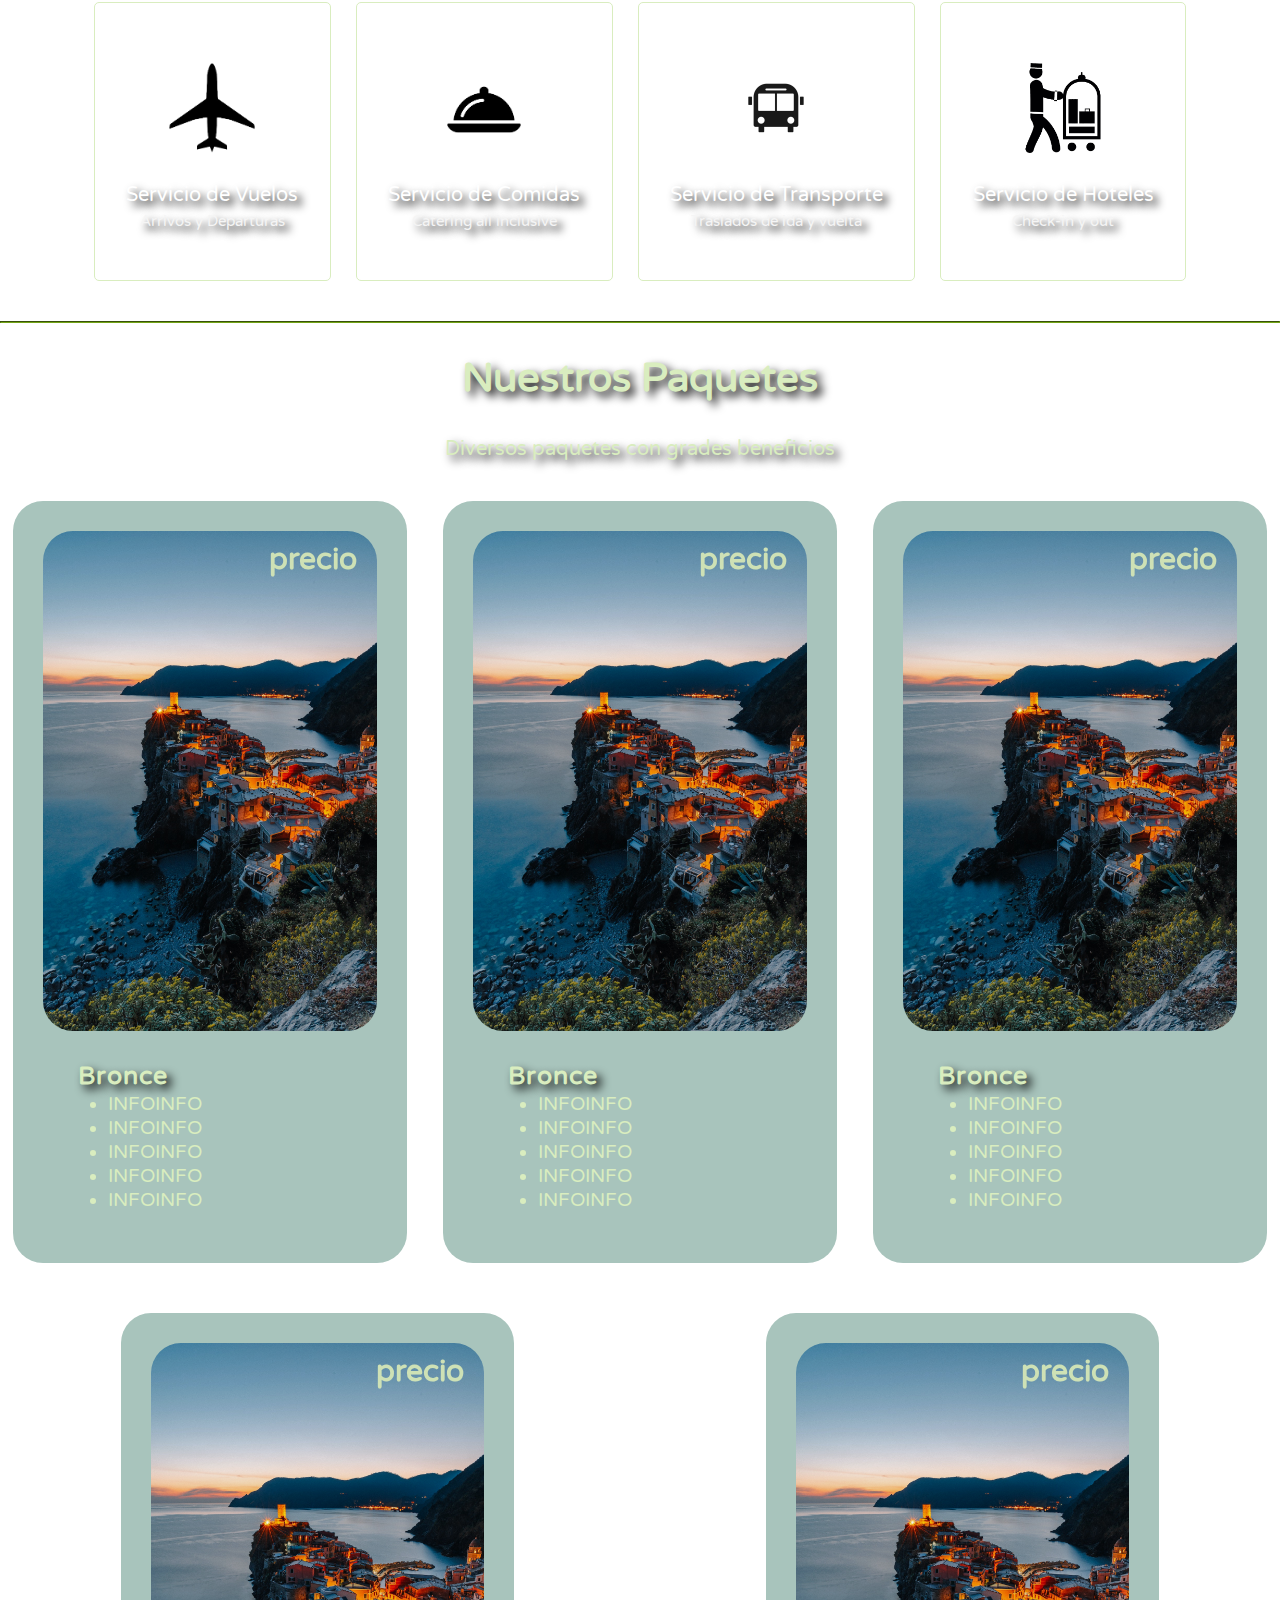
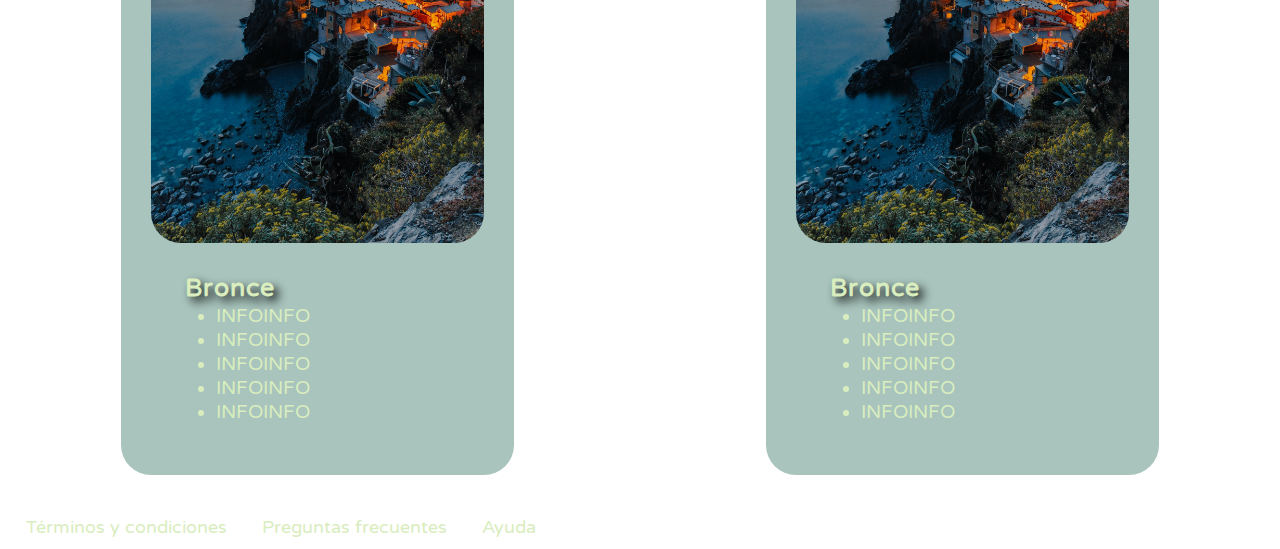
==== commit 0507033c: "otra mas" ====
--- a/index.html
+++ b/index.html
@@ -90,14 +90,113 @@
 </div>
 </section>
     <hr>
-    <section class="recomendContainer">
-      <h3 class="tituloSection"> Los mejores valorados</h3>
-      <div class="recomendCards"></div>
-      <!-- ACA VAN LOS QUE MAS TE GUSTEN...SUPONGO-->
-      <button class="botonesDireccion">Anterior</button>
-      <button class="botonesDireccion">Siguiente</button>
+    <section class="paquetesContainer">
+      <h3 class="tituloSection">Nuestros Paquetes</h3>
+      <h4 class="subtituloSection">Diversos paquetes con grades beneficios</h4>
+       <!-- ACA VAN LOS PAQUETES-->
+      <div class="paquetesCards">
+
+            <!-- DESDE ACA SE REPITEN POR CADA PAQUETE -->
+            <div class="box"> <!--caja contenedora-->
+              <div class="image"><!--imagen del paquete-->
+                <img src="/img/paqueteprueba.jpg" alt="paqueteBronce">
+                <h3>precio</h3><!--precio en la imagen-->
+              </div>
+              <!-- toda la info del paquete -->
+              <div class="paqueteInfo">
+                <div class="nombrePaquete">
+                  <h4>Bronce</h4>
+                  <ul class="descPaquete">
+                    <li>INFOINFO</li>
+                    <li>INFOINFO</li>
+                    <li>INFOINFO</li>
+                    <li>INFOINFO</li>
+                    <li>INFOINFO</li>
+                  </ul>
+                </div>
+              </div>
+            </div>
+            <!-- HASTA ACA SE REPITEN POR CADA PAQUETE -->
+            <div class="box"> <!--caja contenedora-->
+              <div class="image"><!--imagen del paquete-->
+                <img src="/img/paqueteprueba.jpg" alt="paqueteBronce">
+                <h3>precio</h3><!--precio en la imagen-->
+              </div>
+              <!-- toda la info del paquete -->
+              <div class="paqueteInfo">
+                <div class="nombrePaquete">
+                  <h4>Bronce</h4>
+                  <ul class="descPaquete">
+                    <li>INFOINFO</li>
+                    <li>INFOINFO</li>
+                    <li>INFOINFO</li>
+                    <li>INFOINFO</li>
+                    <li>INFOINFO</li>
+                  </ul>
+                </div>
+              </div>
+            </div>
+            <div class="box"> <!--caja contenedora-->
+              <div class="image"><!--imagen del paquete-->
+                <img src="/img/paqueteprueba.jpg" alt="paqueteBronce">
+                <h3>precio</h3><!--precio en la imagen-->
+              </div>
+              <!-- toda la info del paquete -->
+              <div class="paqueteInfo">
+                <div class="nombrePaquete">
+                  <h4>Bronce</h4>
+                  <ul class="descPaquete">
+                    <li>INFOINFO</li>
+                    <li>INFOINFO</li>
+                    <li>INFOINFO</li>
+                    <li>INFOINFO</li>
+                    <li>INFOINFO</li>
+                  </ul>
+                </div>
+              </div>
+            </div>
+            <div class="box"> <!--caja contenedora-->
+              <div class="image"><!--imagen del paquete-->
+                <img src="/img/paqueteprueba.jpg" alt="paqueteBronce">
+                <h3>precio</h3><!--precio en la imagen-->
+              </div>
+              <!-- toda la info del paquete -->
+              <div class="paqueteInfo">
+                <div class="nombrePaquete">
+                  <h4>Bronce</h4>
+                  <ul class="descPaquete">
+                    <li>INFOINFO</li>
+                    <li>INFOINFO</li>
+                    <li>INFOINFO</li>
+                    <li>INFOINFO</li>
+                    <li>INFOINFO</li>
+                  </ul>
+                </div>
+              </div>
+            </div>
+            <div class="box"> <!--caja contenedora-->
+              <div class="image"><!--imagen del paquete-->
+                <img src="/img/paqueteprueba.jpg" alt="paqueteBronce">
+                <h3>precio</h3><!--precio en la imagen-->
+              </div>
+              <!-- toda la info del paquete -->
+              <div class="paqueteInfo">
+                <div class="nombrePaquete">
+                  <h4>Bronce</h4>
+                  <ul class="descPaquete">
+                    <li>INFOINFO</li>
+                    <li>INFOINFO</li>
+                    <li>INFOINFO</li>
+                    <li>INFOINFO</li>
+                    <li>INFOINFO</li>
+                  </ul>
+                </div>
+              </div>
+            </div>
+      </div>
     </section>
   </main>
+<!-- FOOTER -->
   <footer class="footer">
     <nav aria-label="navFooter" class="navegacion">
       <ul class="listaNav">
--- a/style.css
+++ b/style.css
@@ -13,13 +13,17 @@
 }
 
 body{
-  background: linear-gradient(to top , #00000029,#00000038),url(/static/img/green.jpg);
+  background: linear-gradient(to top , #00000029,#00000038),url(/img/fondoverdeondas.jpg);
   
+  background-position: center center;
+  background-repeat: no-repeat;
+  background-attachment: fixed;
+  background-size: cover;
   color: white;
 }
-/* DYSPLAY DE ESCRITORIO */
+/*  HEADER DYSPLAY DE ESCRITORIO */
 .header {
-  background-color: rgba(44, 120, 101, 1);
+  background-color:#3fa85941;
   color: whitesmoke;
   height: 10vh;
   position: sticky;
@@ -72,6 +76,7 @@
   box-shadow: 0 0 10px rgba(0, 0, 0, 0.3);
   border-radius: 3px;
   transition: ease 0.5s;
+  cursor: pointer;
 }
 
 .linkNavInicioSesion{
@@ -90,7 +95,7 @@
   transition: ease 0.5s;
 }
       
-  /* DISPLAY CELULAR Y TABLET */
+  /* DISPLAY HEADER CELULAR Y TABLET */
  @media (max-width: 768px) {
  
     .header{
@@ -131,7 +136,7 @@
   /*MAIN ESCRITORIO*/
     .sectionPrincipal{
       color: #D9EDBF;
-      background:linear-gradient(to bottom, #00000095, #00000046);
+      background:linear-gradient(to bottom, #00000029, #00000000);
       background-size: cover;
       background-position: center;
       height: 90vh;
@@ -141,6 +146,7 @@
       align-items: center;
       text-align: center;
       position: relative;
+      transition: ease-in-out 0.8s;
     }
     .sectionPrincipal .video{
       position: absolute;
@@ -149,8 +155,16 @@
       width: 100%;
       height: 100%;
       object-fit: cover;
+      /* esto hace que no tape las letras */
       z-index: -1;
 
+    }
+    .tituloSection{
+      font-size: 2.5rem;
+      font-weight: 700;
+      margin-bottom: 1rem;
+      text-shadow: 5px 5px 10px black;
+      text-align: center;
     }
 
     .tituloPrincipal{
@@ -197,20 +211,13 @@
     
     /* BUSCADOR */
   .buscadorPrincipal{
-    background: linear-gradient(to  bottom , #00000046,#0000007f) ,url(/static/img/Paper\ Airplanes\ in\ Orange\ -\ Small.jpg);
-    background-color: #0000008b;
+    background: linear-gradient(to  bottom , #0000004d,#00000066) ,url(/static/img/Paper\ Airplanes\ in\ Orange\ -\ Small.jpg);
     color: #D9EDBF;
     height: 60vh;
     display: flex;
     flex-direction: column;
     justify-content: center;
     align-items: center;
-  }
-  .tituloSection{
-    font-size: 2.5rem;
-    font-weight: 700;
-    margin-bottom: 1rem;
-    text-shadow: 5px 5px 10px black;
   }
   .buscador{
     display: flex;
@@ -316,25 +323,99 @@
   box-shadow: 5px 20px 50px rgba(27, 27, 27, 0.467);
   border: none;
   border-radius: 3px;
-}
-
-/* TENDENCIAS */
-.botonesDireccion{
-  border: 1px solid white;
-  box-sizing: content-box;
-  margin-top:50px;
-  margin-left:20px;
-  background-color:#D9EDBF;
-  color: #02533e;
-  padding: 0.4rem 0.4rem;
-  border: 4px solid #02533e;
-  border-radius: 25px;
-  font-size: 1.2rem;
-  font-weight: 700;
-  text-decoration: none;
-  margin-bottom:60px;
-}
-.botonesDireccion:hover{
-  transition: ease-in-out 0.4s;
-    box-shadow: 0 0 10px #D9EDBF;
-}
+  cursor:pointer;
+}
+
+/* PAQUETES */
+
+.paquetesContainer{
+  padding: 1px 5px;
+}
+
+.paquetesContainer .tituloSection{
+  color: #D9EDBF;
+  margin-top: 30px;
+  margin-bottom: 35px;
+}
+.box{
+  margin-bottom: 30px;
+  background-color: #02533d58;
+  padding: 30px 30px;
+  border-radius: 30px;
+}
+.paquetesContainer h4{
+  margin-top: 10px;
+  margin-bottom: 40px;
+  text-align: center;
+  color: #D9EDBF;
+  font-size: 20px;
+  font-weight: 300;
+  text-shadow: 5px 5px 10px black;
+}
+
+.paquetesCards{
+  display: flex;
+  justify-content: space-around;
+  flex-wrap: wrap;
+  gap: 20px;
+}
+.image{
+  position: relative;
+  transition: all 0.3s cubic-bezier(0.445,0.05,0.55,0.95);
+  cursor: pointer;
+  filter: brightness(95%);
+  
+}
+.image img{
+  width: 100%;
+  height: 500px;
+  border-radius: 30px;
+}
+.image:hover{
+  filter: brightness(120%);
+  transform: scale(1.03);
+}
+.image h3{
+  color: #D9EDBF;
+  position: absolute;
+  font-size: 30px;
+  font-weight: 600;
+  text-align: center;
+  top: 10px;
+  right: 20px;
+}
+.paqueteInfo{
+  display: flex;
+  flex-wrap: wrap;
+  justify-content: space-between;
+  align-items: center;
+  padding-top: 15px;
+  margin-bottom: 20px;
+}
+.nombrePaquete h4{
+  font-size: 25px;
+  letter-spacing: 1px;
+  font-weight: 600;
+  margin-bottom: 2px;
+}
+.descPaquete li{
+  font-size: 19px;
+  color: #D9EDBF;
+  margin-left: 65px;
+  margin-bottom: 2px;
+  list-style-type: disc;
+}
+/* MAIN DISPLAY CELULAR Y TABLET */
+@media(max-width:768px){
+  main{
+    .sectionPrincipal{
+      height: 60vh;
+    }
+    .tituloPrincipal{
+      font-size: 2.5rem;
+    }
+    .botonRegistrarse{
+      padding:0.8rem 1.5rem;
+    }
+  }
+}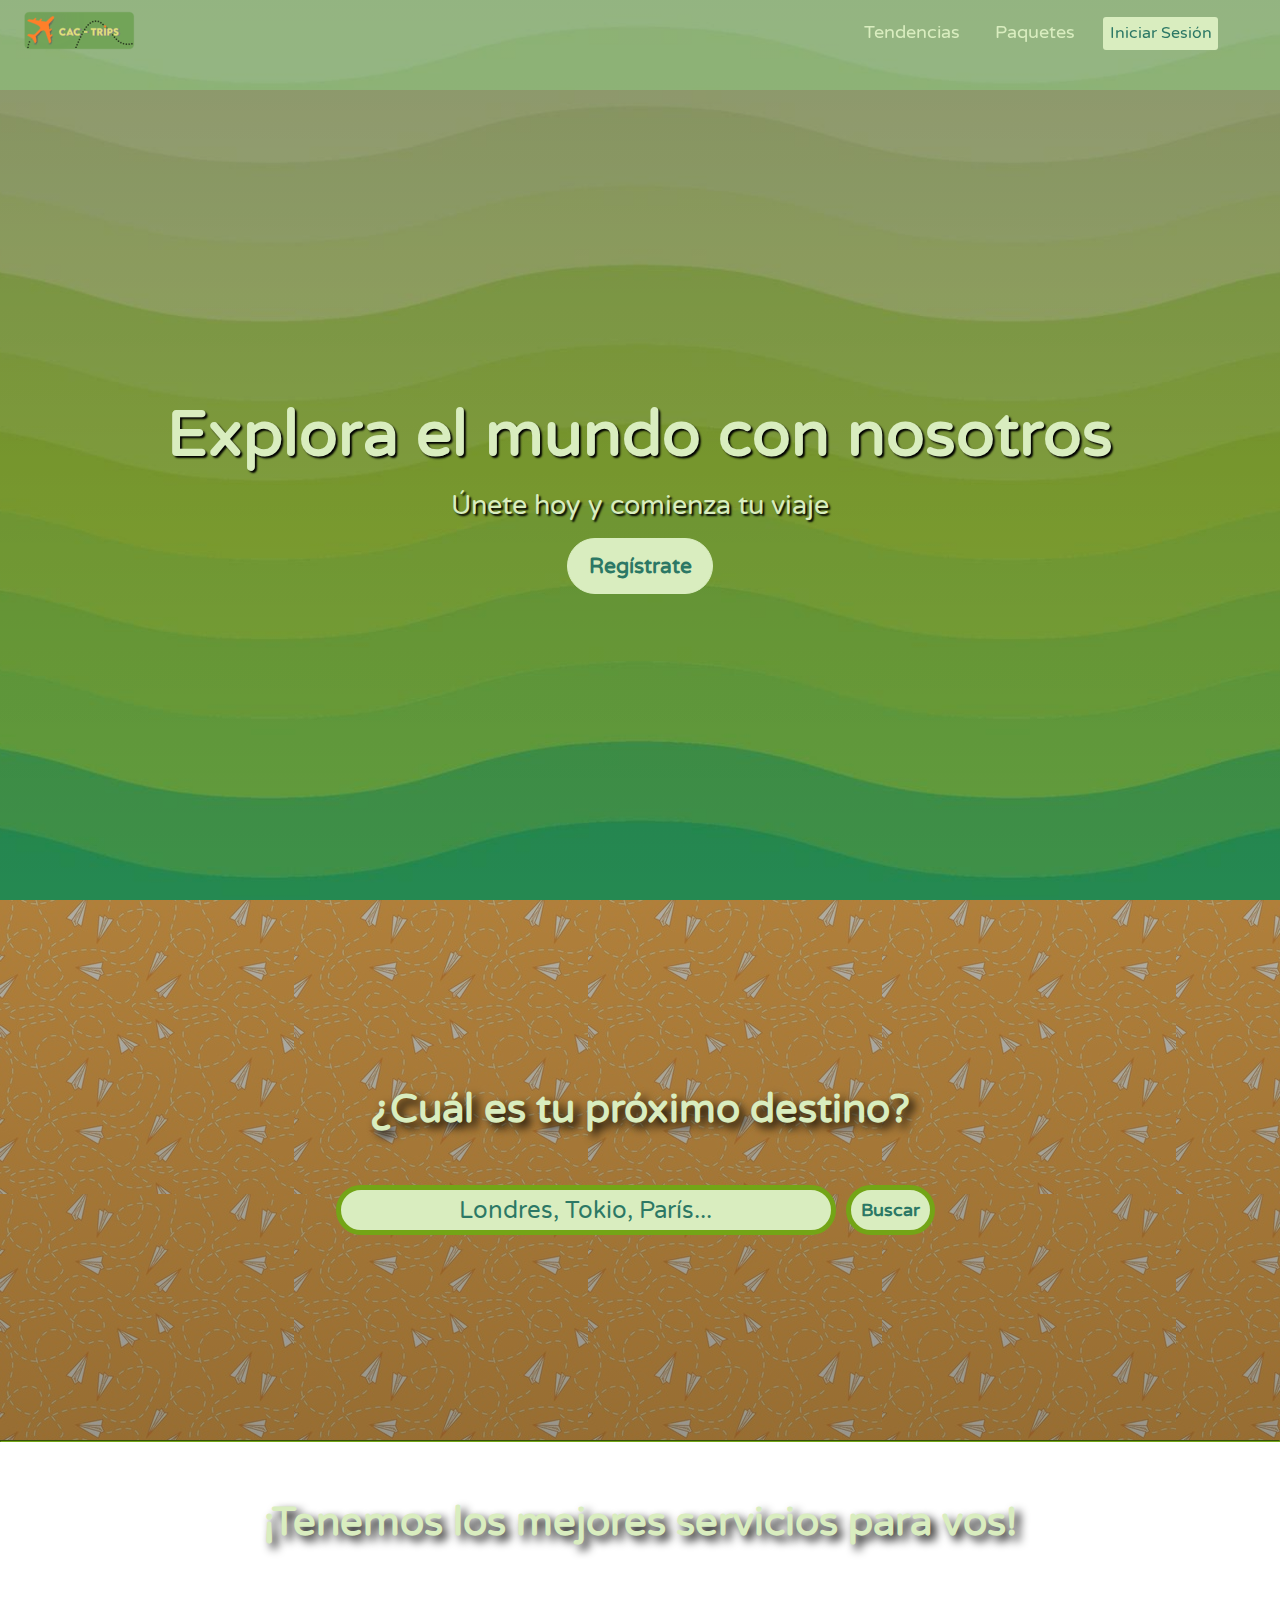
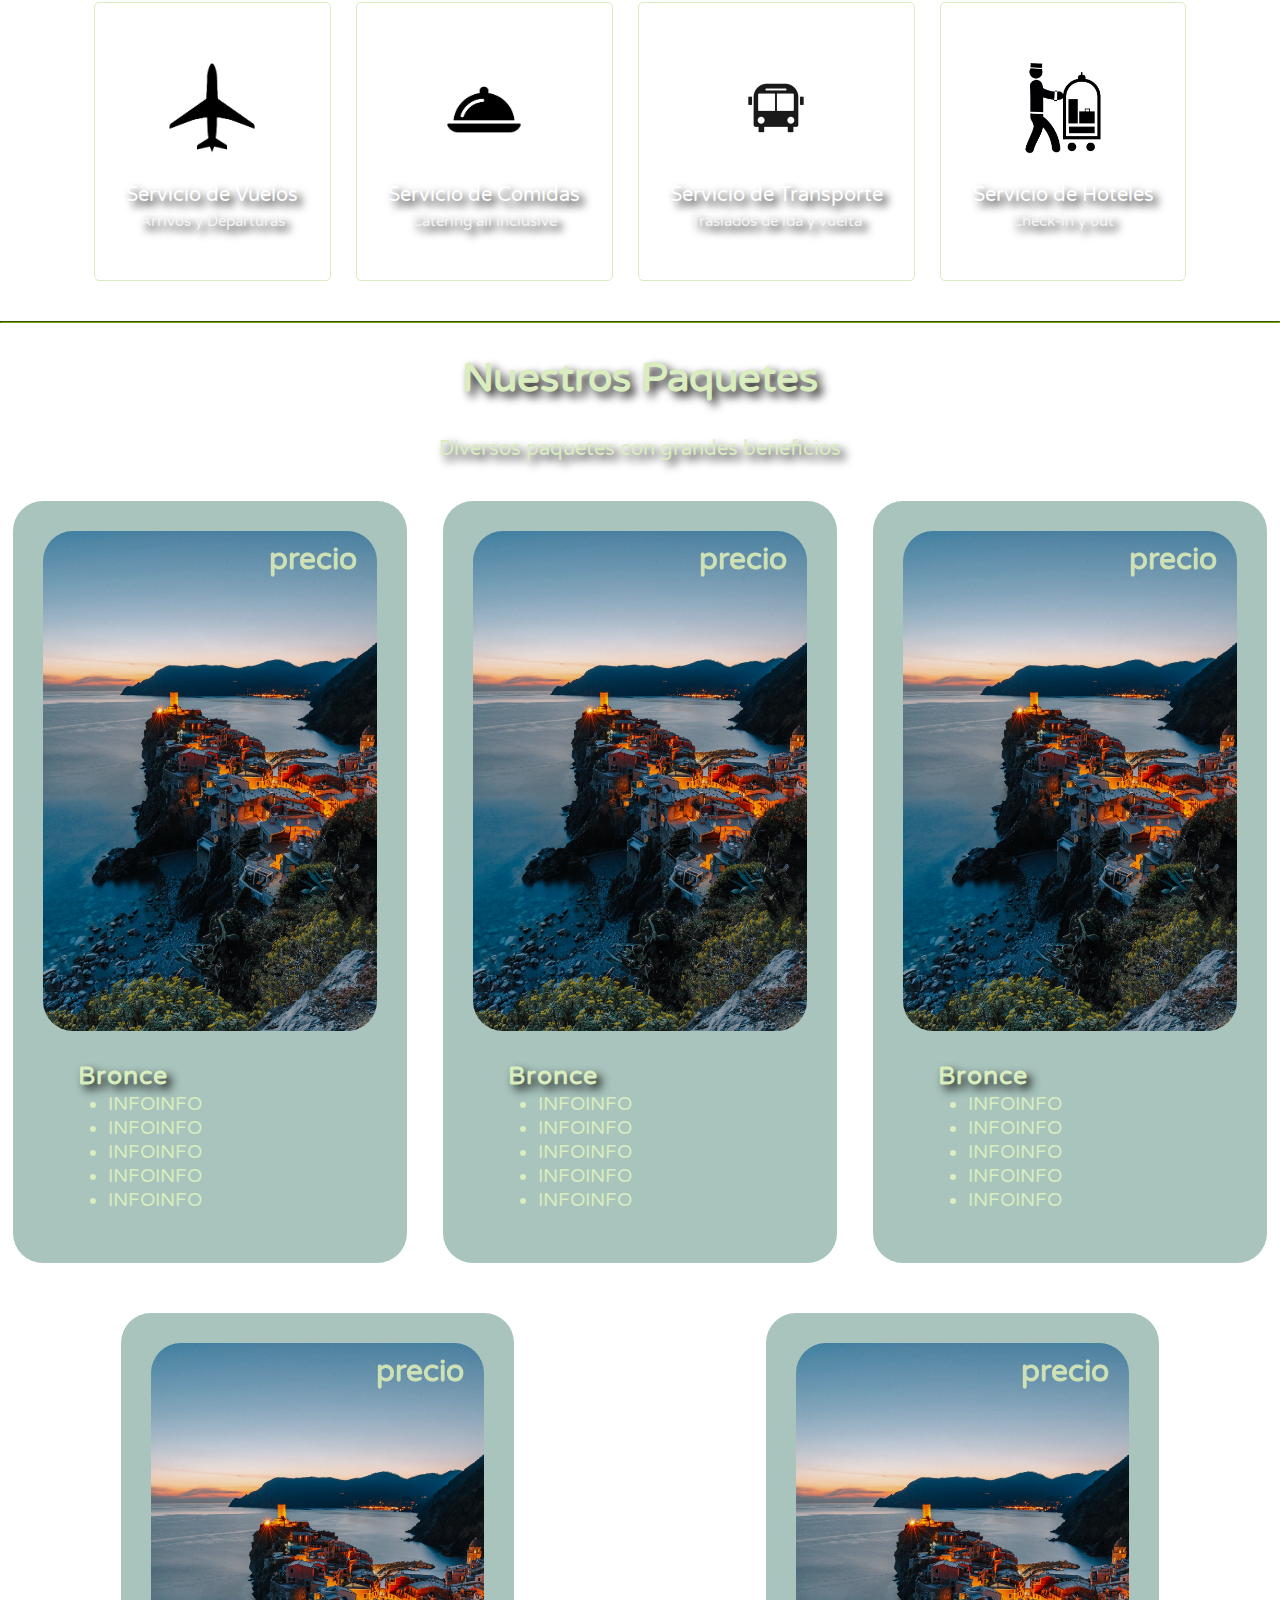
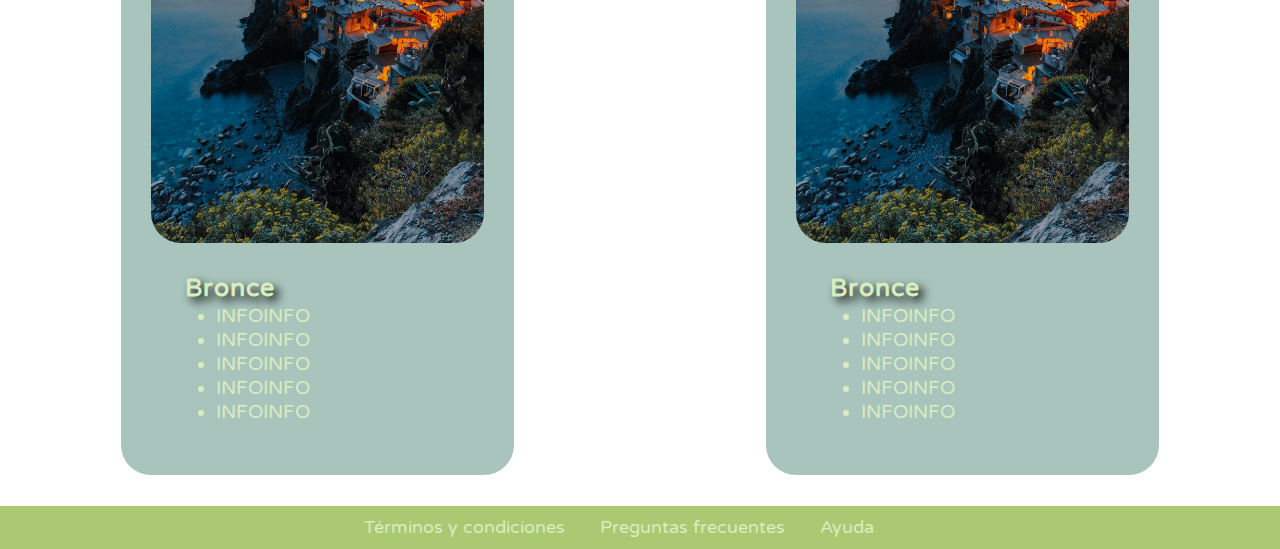
==== commit 4a69f6ef: "ya no se que poner aca, acomodé un poco las cosas" ====
--- a/index.html
+++ b/index.html
@@ -3,7 +3,7 @@
 <head>
   <meta charset="UTF-8">
   <meta name="viewport" content="width=device-width, initial-scale=1.0">
-  <link rel="stylesheet" href="style.css">
+  <link rel="stylesheet" href="css/style-index.css">
   <link rel="preconnect" href="https://fonts.googleapis.com">
 <link rel="preconnect" href="https://fonts.gstatic.com" crossorigin>
 <link href="https://fonts.googleapis.com/css2?family=Varela+Round&display=swap" rel="stylesheet">
@@ -16,20 +16,20 @@
   <header class="header">
     <nav aria-label="navHeader" class="navegacion">
       <div class="logo">
-        <a class="linkLogo" href="index.html"><img src="/img/logoOFICIAL.png" alt="img-logo" title="CAC-TRIPS">
+        <a class="linkLogo" href="index.html"><img src="static/img/logoOFICIAL.png" alt="img-logo" title="CAC-TRIPS">
         </a>
       </div>
       
       <ul class="listaNav">
         <li class="listaItem"> <a class="linkNav" href="#tendencias">Tendencias</a></li>
         <li class="listaItem"> <a class="linkNav" href="#paquetes">Paquetes</a></li>
-        <li class="listaItem"> <a class="linkNavInicioSesion" href="#iniciosesion">Iniciar Sesión</a></li>
+        <li class="listaItem"> <a class="linkNavInicioSesion" href="inicio-de-sesion.html">Iniciar Sesión</a></li>
       </ul>
     </nav>
   </header>
   <main class="main">
     <section class="sectionPrincipal">
-      <video class="video" src="/img/bannervideo.mp4" type="video/mp4" autoplay muted loop></video>
+      <video class="video" src="static/img/bannervideo.mp4" type="video/mp4" autoplay muted loop></video>
       <h1 class="tituloPrincipal">
         Explora el mundo con nosotros
       </h1>
@@ -40,22 +40,22 @@
       
     </section>
     <section class="buscadorPrincipal">
-    <h2 class="tituloSection">¿Cual es tu proximo destino?</h2>
+    <h2 class="tituloSection">¿Cuál es tu próximo destino?</h2>
     <form class="buscador">
-      <input class="inputBuscador" type="text" placeholder="Londres, Tokio, Paris..." name="buscar">
+      <input class="inputBuscador" type="text" placeholder="Londres, Tokio, París..." name="buscar">
       <input type="submit" class="botonBuscador" value="Buscar">
     </form>
     </section>
     <hr>
     <section class="serviciosContainer">
-      <h3 class="tituloSection"> Tenemos los mejores servicios para vos! </h3>
+      <h3 class="tituloSection"> ¡Tenemos los mejores servicios para vos! </h3>
       <div class="serviciosCards">
         <!-- SE CARGAN LOS SERVICIOS -->
 
         <!--VUELOS-->
         <div class="container-box">
           <div class="container-image">
-            <img src="img/AVION.png" alt="ServicioVuelo">
+            <img src="static/img/AVION.png" alt="ServicioVuelo">
           </div>
           <h4>Servicio de Vuelos</h4>
           <p>Arrivos y Departuras</p>
@@ -64,7 +64,7 @@
         <!--COMIDA-->
       <div class="container-box">
         <div class="container-image">
-          <img src="./img/CATERING.png" alt="ServicioComida">
+          <img src="static/img/CATERING.png" alt="ServicioComida">
         </div>
         <h4>Servicio de Comidas</h4>
         <p>Catering all inclusive</p>
@@ -73,7 +73,7 @@
     <!-- TRANSPORTE -->
     <div class="container-box">
       <div class="container-image">
-        <img src="./img/BUS.png" alt="ServicioTransporte">
+        <img src="static/img/BUS.png" alt="ServicioTransporte">
       </div>
       <h4>Servicio de Transporte</h4>
       <p>Traslados de ida y vuelta</p>
@@ -82,7 +82,7 @@
     <!-- HOTELES -->
     <div class="container-box">
       <div class="container-image">
-        <img src="./img/HOTEL2.png" alt="ServicioHotel">
+        <img src="static/img/HOTEL2.png" alt="ServicioHotel">
       </div>
       <h4> Servicio de Hoteles</h4>
        <p>Check-in y out</p>
@@ -92,14 +92,14 @@
     <hr>
     <section class="paquetesContainer">
       <h3 class="tituloSection">Nuestros Paquetes</h3>
-      <h4 class="subtituloSection">Diversos paquetes con grades beneficios</h4>
+      <h4 class="subtituloSection">Diversos paquetes con grandes beneficios</h4>
        <!-- ACA VAN LOS PAQUETES-->
       <div class="paquetesCards">
 
             <!-- DESDE ACA SE REPITEN POR CADA PAQUETE -->
             <div class="box"> <!--caja contenedora-->
               <div class="image"><!--imagen del paquete-->
-                <img src="/img/paqueteprueba.jpg" alt="paqueteBronce">
+                <img src="static/img/paqueteprueba.jpg" alt="paqueteBronce">
                 <h3>precio</h3><!--precio en la imagen-->
               </div>
               <!-- toda la info del paquete -->
@@ -119,64 +119,64 @@
             <!-- HASTA ACA SE REPITEN POR CADA PAQUETE -->
             <div class="box"> <!--caja contenedora-->
               <div class="image"><!--imagen del paquete-->
-                <img src="/img/paqueteprueba.jpg" alt="paqueteBronce">
-                <h3>precio</h3><!--precio en la imagen-->
-              </div>
-              <!-- toda la info del paquete -->
-              <div class="paqueteInfo">
-                <div class="nombrePaquete">
-                  <h4>Bronce</h4>
-                  <ul class="descPaquete">
-                    <li>INFOINFO</li>
-                    <li>INFOINFO</li>
-                    <li>INFOINFO</li>
-                    <li>INFOINFO</li>
-                    <li>INFOINFO</li>
-                  </ul>
-                </div>
-              </div>
-            </div>
-            <div class="box"> <!--caja contenedora-->
-              <div class="image"><!--imagen del paquete-->
-                <img src="/img/paqueteprueba.jpg" alt="paqueteBronce">
-                <h3>precio</h3><!--precio en la imagen-->
-              </div>
-              <!-- toda la info del paquete -->
-              <div class="paqueteInfo">
-                <div class="nombrePaquete">
-                  <h4>Bronce</h4>
-                  <ul class="descPaquete">
-                    <li>INFOINFO</li>
-                    <li>INFOINFO</li>
-                    <li>INFOINFO</li>
-                    <li>INFOINFO</li>
-                    <li>INFOINFO</li>
-                  </ul>
-                </div>
-              </div>
-            </div>
-            <div class="box"> <!--caja contenedora-->
-              <div class="image"><!--imagen del paquete-->
-                <img src="/img/paqueteprueba.jpg" alt="paqueteBronce">
-                <h3>precio</h3><!--precio en la imagen-->
-              </div>
-              <!-- toda la info del paquete -->
-              <div class="paqueteInfo">
-                <div class="nombrePaquete">
-                  <h4>Bronce</h4>
-                  <ul class="descPaquete">
-                    <li>INFOINFO</li>
-                    <li>INFOINFO</li>
-                    <li>INFOINFO</li>
-                    <li>INFOINFO</li>
-                    <li>INFOINFO</li>
-                  </ul>
-                </div>
-              </div>
-            </div>
-            <div class="box"> <!--caja contenedora-->
-              <div class="image"><!--imagen del paquete-->
-                <img src="/img/paqueteprueba.jpg" alt="paqueteBronce">
+                <img src="static/img/paqueteprueba.jpg" alt="paqueteBronce">
+                <h3>precio</h3><!--precio en la imagen-->
+              </div>
+              <!-- toda la info del paquete -->
+              <div class="paqueteInfo">
+                <div class="nombrePaquete">
+                  <h4>Bronce</h4>
+                  <ul class="descPaquete">
+                    <li>INFOINFO</li>
+                    <li>INFOINFO</li>
+                    <li>INFOINFO</li>
+                    <li>INFOINFO</li>
+                    <li>INFOINFO</li>
+                  </ul>
+                </div>
+              </div>
+            </div>
+            <div class="box"> <!--caja contenedora-->
+              <div class="image"><!--imagen del paquete-->
+                <img src="static/img/paqueteprueba.jpg" alt="paqueteBronce">
+                <h3>precio</h3><!--precio en la imagen-->
+              </div>
+              <!-- toda la info del paquete -->
+              <div class="paqueteInfo">
+                <div class="nombrePaquete">
+                  <h4>Bronce</h4>
+                  <ul class="descPaquete">
+                    <li>INFOINFO</li>
+                    <li>INFOINFO</li>
+                    <li>INFOINFO</li>
+                    <li>INFOINFO</li>
+                    <li>INFOINFO</li>
+                  </ul>
+                </div>
+              </div>
+            </div>
+            <div class="box"> <!--caja contenedora-->
+              <div class="image"><!--imagen del paquete-->
+                <img src="static/img/paqueteprueba.jpg" alt="paqueteBronce">
+                <h3>precio</h3><!--precio en la imagen-->
+              </div>
+              <!-- toda la info del paquete -->
+              <div class="paqueteInfo">
+                <div class="nombrePaquete">
+                  <h4>Bronce</h4>
+                  <ul class="descPaquete">
+                    <li>INFOINFO</li>
+                    <li>INFOINFO</li>
+                    <li>INFOINFO</li>
+                    <li>INFOINFO</li>
+                    <li>INFOINFO</li>
+                  </ul>
+                </div>
+              </div>
+            </div>
+            <div class="box"> <!--caja contenedora-->
+              <div class="image"><!--imagen del paquete-->
+                <img src="static/img/paqueteprueba.jpg" alt="paqueteBronce">
                 <h3>precio</h3><!--precio en la imagen-->
               </div>
               <!-- toda la info del paquete -->
--- a/css/style-index.css
+++ b/css/style-index.css
@@ -0,0 +1,532 @@
+.varela-round-regular {
+  font-family: "Varela Round", sans-serif;
+  font-weight: 400;
+  font-style: normal;
+}
+*{
+  margin: 0;
+  padding: 0;
+  box-sizing: border-box;
+  font-family: "Varela Round", sans-serif;
+  
+}
+body{
+  background: linear-gradient(to top , #00000029,#00000038),url(/static/img/fondoverdeondas.jpg);
+  
+  background-position: center center;
+  background-repeat: no-repeat;
+  background-attachment: fixed;
+  background-size: cover;
+  color: white;
+}
+/*  HEADER DYSPLAY DE ESCRITORIO */
+.header {
+  background-color:#3fa85941;
+  color: whitesmoke;
+  height: 10vh;
+  position: sticky;
+  top: 0;
+  z-index: 10;
+}
+.navegacion {
+  display: flex;
+  justify-content:space-between;
+  align-items: center;
+  margin-right: 20px;
+  padding: 0.7rem 20px;
+  
+}
+.linkLogo img{
+    transition: 0.5s;
+    cursor: pointer;
+    animation: fade In 1.1s ease;
+}
+.linkLogo img:hover{
+  border-radius: 5px;
+  box-shadow: 5px 3px 10px rgba(0, 0, 0, 0.3);
+  transform: scale(1.2);
+
+}
+.listaNav{
+    list-style: none;
+    display: flex;
+    align-items: center;
+}
+.listaItem{
+  margin-right: 22px;
+}
+.linkNav{
+  text-decoration: none;
+  color: #D9EDBF;
+  font-weight: 300;
+  font-size: 1.1rem;
+  padding: 0.4rem 0.4rem;
+}
+.linkNav:hover{
+  background-color: #D9EDBF;
+  color:#2C7865;
+  transform: scale(0.95);
+  box-shadow: 0 0 10px rgba(0, 0, 0, 0.3);
+  border-radius: 3px;
+  transition: ease 0.5s;
+  cursor: pointer;
+}
+.linkNavInicioSesion{
+  font-weight: 300;
+  text-decoration: none;
+  padding: 0.4rem 0.4rem;
+  background-color: #D9EDBF ;
+  color: #2C7865;
+  border-radius: 3px;
+}
+.linkNavInicioSesion:hover{
+  background-color: #FF9800;
+  color: #ffffff;
+  box-shadow: 0 0 10px rgba(0, 0, 0, 0.3);
+  transition: ease 0.5s;
+}
+      
+  /*MAIN ESCRITORIO*/
+    .sectionPrincipal{
+      color: #D9EDBF;
+      background:linear-gradient(to bottom, #00000029, #00000000);
+      background-size: cover;
+      background-position: center;
+      height: 90vh;
+      display: flex;
+      flex-direction: column;
+      justify-content: center;
+      align-items: center;
+      text-align: center;
+      position: relative;
+      transition: ease-in-out 0.8s;
+    }
+    .sectionPrincipal .video{
+      position: absolute;
+      top: 0;
+      left: 0;
+      width: 100%;
+      height: 100%;
+      object-fit: cover;
+      /* esto hace que no tape las letras */
+      z-index: -1;
+
+    }
+    .tituloSection{
+      font-size: 2.5rem;
+      font-weight: 700;
+      margin-bottom: 1rem;
+      text-shadow: 5px 5px 10px black;
+      text-align: center;
+    }
+
+    .tituloPrincipal{
+      font-size: 4rem;
+      font-weight: 700;
+      text-shadow: 2px 2px 2px black;
+      margin-bottom: 1rem;
+      transition: ease 0.8s;
+      
+    }
+    .tituloPrincipal:hover{
+      color: transparent;
+      text-shadow: 2px 2px 2px rgba(255, 123, 0, 0.458);
+      -webkit-text-stroke: 0.1px #FF9800;
+      transition: ease-in-out 0.8s;
+      
+    }
+    .subtituloPrincipal{
+      font-size: 1.7rem;
+      font-weight: 100;
+      text-shadow: 2px 2px 2px black;
+      margin-bottom: 1rem;
+      transition: ease 0.8s;
+    } 
+    .botonRegistrarse{
+      background-color: #D9EDBF;
+      color: #2C7865;
+      padding: 0.9rem 1.3rem;
+      border-radius: 30px;
+      border: 1px solid #D9EDBF;
+      font-size: 1.3rem;
+      font-weight: 700;
+      text-decoration: none;
+      transition: ease 0.8s;
+      
+    }
+    .botonRegistrarse:hover{
+      background-color: transparent;
+      border:1px solid #FF9800;
+      color: #FF9800;
+      transition: ease-in-out 0.4s;
+      box-shadow: 0 0 10px rgba(227, 137, 18, 0.3);
+    }
+    
+    /* BUSCADOR */
+  .buscadorPrincipal{
+    background: linear-gradient(to  bottom , #0000004d,#00000066) ,url(/static/img/Paper\ Airplanes\ in\ Orange\ -\ Small.jpg);
+    color: #D9EDBF;
+    height: 60vh;
+    display: flex;
+    flex-direction: column;
+    justify-content: center;
+    align-items: center;
+  }
+  .buscador{
+    display: flex;
+    justify-content: center;
+    align-items: center;
+    margin-top: 1rem;
+  }
+  .inputBuscador{
+    color: #02533e;
+    border: 5px solid #73a516;
+    border-radius: 25px;
+    background-color: #D9EDBF;
+    outline: none;
+    font-size: 1.5rem;
+    height: 50px;
+    width: 500px;
+    margin: 20px 0px;
+    text-align:center;
+    padding: 10px;
+  }
+  .inputBuscador::placeholder{
+    color: #2C7865;
+  }
+  .inputBuscador:focus::placeholder{
+    color: transparent;
+  }
+  .botonBuscador{
+    background-color: #D9EDBF;
+    color: #2C7865;
+    outline: none;
+    display: inline-block;
+    height: 50px;
+    margin: 20px 10px;
+    padding:10px 10px;
+    border-radius: 25px;
+    font-size: 1.1rem;
+    font-weight: 700;
+    border: 5px solid #73a516;
+    text-align: center;
+  }
+  .botonBuscador:hover{
+    transition: ease-in-out 0.4s;
+    box-shadow: 0 0 10px #D9EDBF;
+  }
+  hr{
+    border-color: #73a516;
+  }
+
+  /* SERVICIOS */
+.serviciosContainer{
+  width: 90%;
+  margin: 0 auto;
+  text-align: center;
+  margin-top: 10px;
+  margin-bottom: 40px;
+}
+.serviciosContainer .tituloSection{
+  font-size: 2.5rem;
+  font-weight: 700;
+  padding: 1rem;
+  margin-top: 40px;
+  margin-bottom: 40px;
+  color: #D9EDBF;
+}
+.serviciosCards{
+  display: grid;
+  grid-template-columns: repeat(auto-fit,minmax(100px,auto));
+  gap: 25px;
+  align-items: center;
+  text-align: center;
+  text-shadow: 5px 5px 9px black;
+  margin-top: 20px;
+  margin-left: 30px;
+  margin-right: 30px;
+  margin-bottom:10px;
+}
+.container-box{
+  border: 1px solid #D9EDBF;
+  border-radius: 5px;
+  padding: 50px 10px;
+  transition: all 0.7s ease 0s;
+}
+.container-image img{
+  height: 110px;
+  width: 110px;
+  padding: 10px;
+  margin-bottom: 15px;
+}
+.container-box h4{
+  font-size: 20px;
+  margin-bottom: 5px;
+  font-weight: 550;
+}
+.container-box p{
+  font-size: 15px;
+  color: whitesmoke;
+}
+.container-box:hover{
+  background: linear-gradient(to  bottom , #00000002,#00000088) ,url(/static/img/Paper\ Airplanes\ in\ Orange\ -\ Small.jpg);
+  color: #D9EDBF;
+  transition: ease 0.6s;
+  transform:translate(3px);
+  box-shadow: 5px 20px 50px rgba(27, 27, 27, 0.467);
+  border: none;
+  border-radius: 3px;
+  cursor:pointer;
+}
+
+/* PAQUETES */
+
+.paquetesContainer{
+  padding: 1px 5px;
+}
+
+.paquetesContainer .tituloSection{
+  color: #D9EDBF;
+  margin-top: 30px;
+  margin-bottom: 35px;
+}
+.box{
+  margin-bottom: 30px;
+  background-color: #02533d58;
+  padding: 30px 30px;
+  border-radius: 30px;
+}
+.paquetesContainer h4{
+  margin-top: 10px;
+  margin-bottom: 40px;
+  text-align: center;
+  color: #D9EDBF;
+  font-size: 20px;
+  font-weight: 300;
+  text-shadow: 5px 5px 10px black;
+}
+
+.paquetesCards{
+  display: flex;
+  justify-content: space-around;
+  flex-wrap: wrap;
+  gap: 20px;
+}
+.image{
+  position: relative;
+  transition: all 0.3s cubic-bezier(0.445,0.05,0.55,0.95);
+  cursor: pointer;
+  filter: brightness(95%);
+  
+}
+.image img{
+  width: 100%;
+  height: 500px;
+  border-radius: 30px;
+}
+.image:hover{
+  filter: brightness(120%);
+  transform: scale(1.03);
+}
+.image h3{
+  color: #D9EDBF;
+  position: absolute;
+  font-size: 30px;
+  font-weight: 600;
+  text-align: center;
+  top: 10px;
+  right: 20px;
+}
+.paqueteInfo{
+  display: flex;
+  flex-wrap: wrap;
+  justify-content: space-between;
+  align-items: center;
+  padding-top: 15px;
+  margin-bottom: 20px;
+}
+.nombrePaquete h4{
+  font-size: 25px;
+  letter-spacing: 1px;
+  font-weight: 600;
+  margin-bottom: 2px;
+}
+.descPaquete li{
+  font-size: 19px;
+  color: #D9EDBF;
+  margin-left: 65px;
+  margin-bottom: 2px;
+  list-style-type: disc;
+}
+/* FOOTER ESCRITORIO*/
+.footer{
+  background-color: #73a5169a;
+  color: #D9EDBF;
+  font-weight: 700;
+  display: flex;
+  justify-content: center;
+}
+.navFooter{
+  list-style: none;
+  display: flex;
+  align-items: center;
+  margin-bottom: 20px;
+}
+
+/* DISPLAY CELULAR Y TABLET */
+@media (max-width: 768px) {
+  /* BODY */ 
+    /* Esconde la barra de navegacion para Chrome, Safari y Opera */
+.body:-webkit-scrollbar {
+  display: none;
+}
+/* Esconde la barra de navegacion para IE, Edge y Firefox */
+.body {
+  -ms-overflow-style: none;  /* IE y Edge */
+  scrollbar-width: none;  /* Firefox */
+
+  }
+ /* HEADER */
+  .header{
+    height: initial;
+  }
+  .navegacion{
+    margin-left:30px;
+    margin-right: 0px;
+    flex-direction: column;
+    row-gap: 1px;
+   }  
+  .logo{
+     font-size: 1.3rem;
+     font-weight:700;
+     margin-right: 44px;
+  }
+  .listaNav{
+    padding:initial;
+  }
+   .listaItem .linkNav{
+    font-weight: 400;
+    margin-right: initial;
+    font-size: 1rem;
+   padding: 0.3rem;   
+  } 
+  .linkNavInicioSesion{
+    display: flex;
+    padding: 0.3rem 0.3rem;
+
+  }
+  /* MAIN */
+  .tituloSection{
+    font-size: 25px;
+  }
+  .sectionPrincipal{
+    height:60vh;
+  }
+  .tituloPrincipal{
+    font-size: 30px;
+  }
+  .subtituloPrincipal{
+    font-size: 14px;
+  }
+  .botonRegistrarse{
+    padding: 10px 10px;
+    font-size: 15px;
+  }
+  .buscadorPrincipal{
+    height: 30vh;
+  }
+  .buscador{
+    margin-left: 18px;
+    margin-right: 0;
+    font-size: 1rem;
+    height: 40px;
+    width: 300px;
+  }
+  .inputBuscador{
+    font-size: 1rem;
+    height: 40px;
+    width: 300px;
+  }
+  .botonBuscador{
+    height: 40px;
+    padding: 0 5px;
+    font-size: 13px;
+  }
+  .serviciosContainer{
+    width: 95%;
+  }
+  .serviciosContainer .tituloSection{
+    font-size: 25px;
+  }
+  .serviciosCards{
+    flex-direction: column;
+    justify-content: center;
+    align-items: center;
+  }
+  .container-box{
+    width: 100%;
+    height: 100%;
+    background:linear-gradient(to right bottom , #00000002,#0000003a) ,url(/static/img/Paper\ Airplanes\ in\ Orange\ -\ Small.jpg);
+    color: #D9EDBF;
+    border: none;
+    
+  }
+  .container-box h4{
+    font-size: 16px;
+  }
+  .container-box p{
+    font-size: 13px;
+  }
+  .container-image img{
+    align-items: center;
+    height: 85px;
+    width: 85px;
+  }
+  /* PAQUETES */
+  .paquetesContainer .tituloSection{
+    font-size: 25px;
+  }
+  .paquetesContainer h4{
+    font-size: 17px;
+  }
+  .paquetesContainer{
+    width: 95%;
+  }
+  .box{
+    width: 90%;
+    height: 50%;
+    font-size: 15px;
+    margin-left: 20px;
+  }
+  .box img{
+    height: 50%;
+  }
+  .image h3{
+    font-size: 25px;
+  }
+  .nombrePaquete h4{
+    text-align: center;
+    justify-content: center;
+    margin-bottom: 15px;
+  }
+  .descPaquete li{
+    font-size: 13px;
+    
+    margin-left: 15px;
+    
+  }
+  /* FOOTER */
+  .footer{
+    height: initial;
+    padding-top: 10px;
+    padding-bottom: 10px;
+  }
+  .footer .listaNav{
+    flex-direction: column;
+    row-gap: 5px;
+  }
+  .footer .linkNav{
+    font-size: 12px;
+  }
+ }
+  